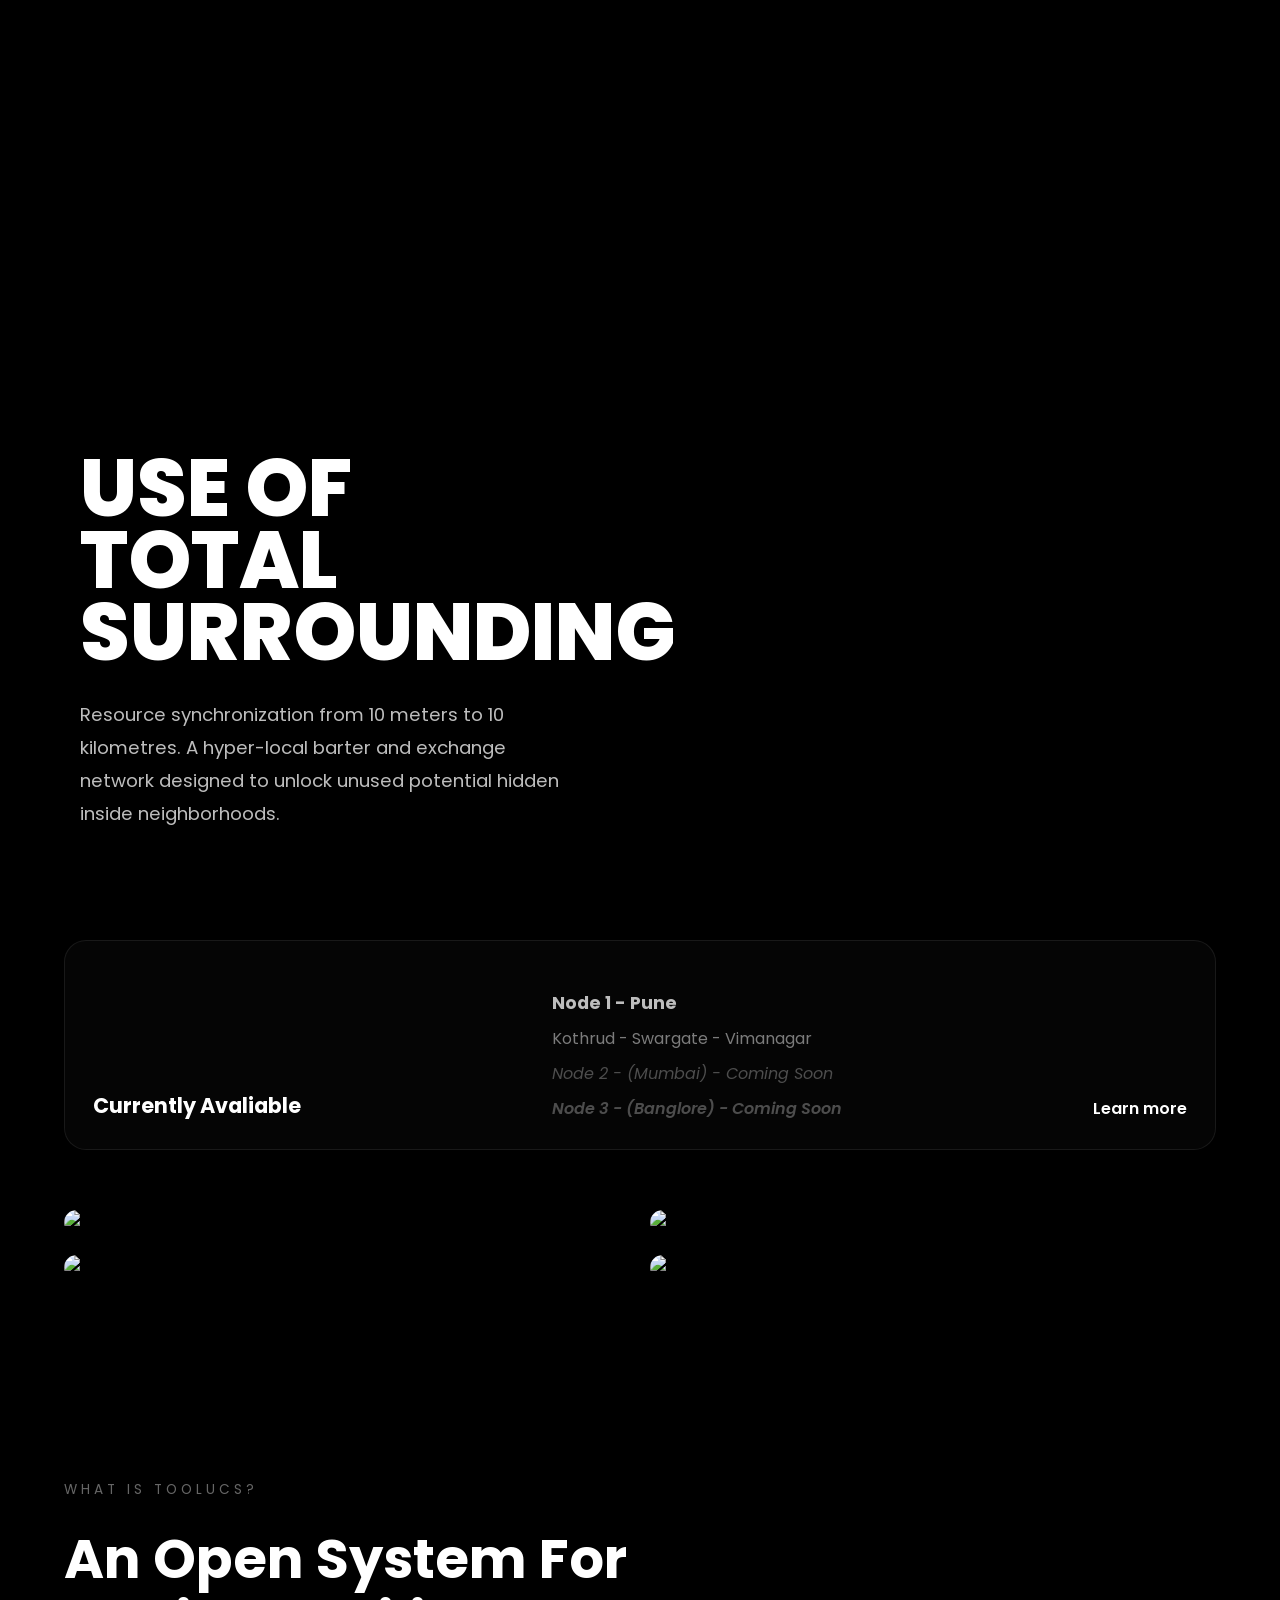
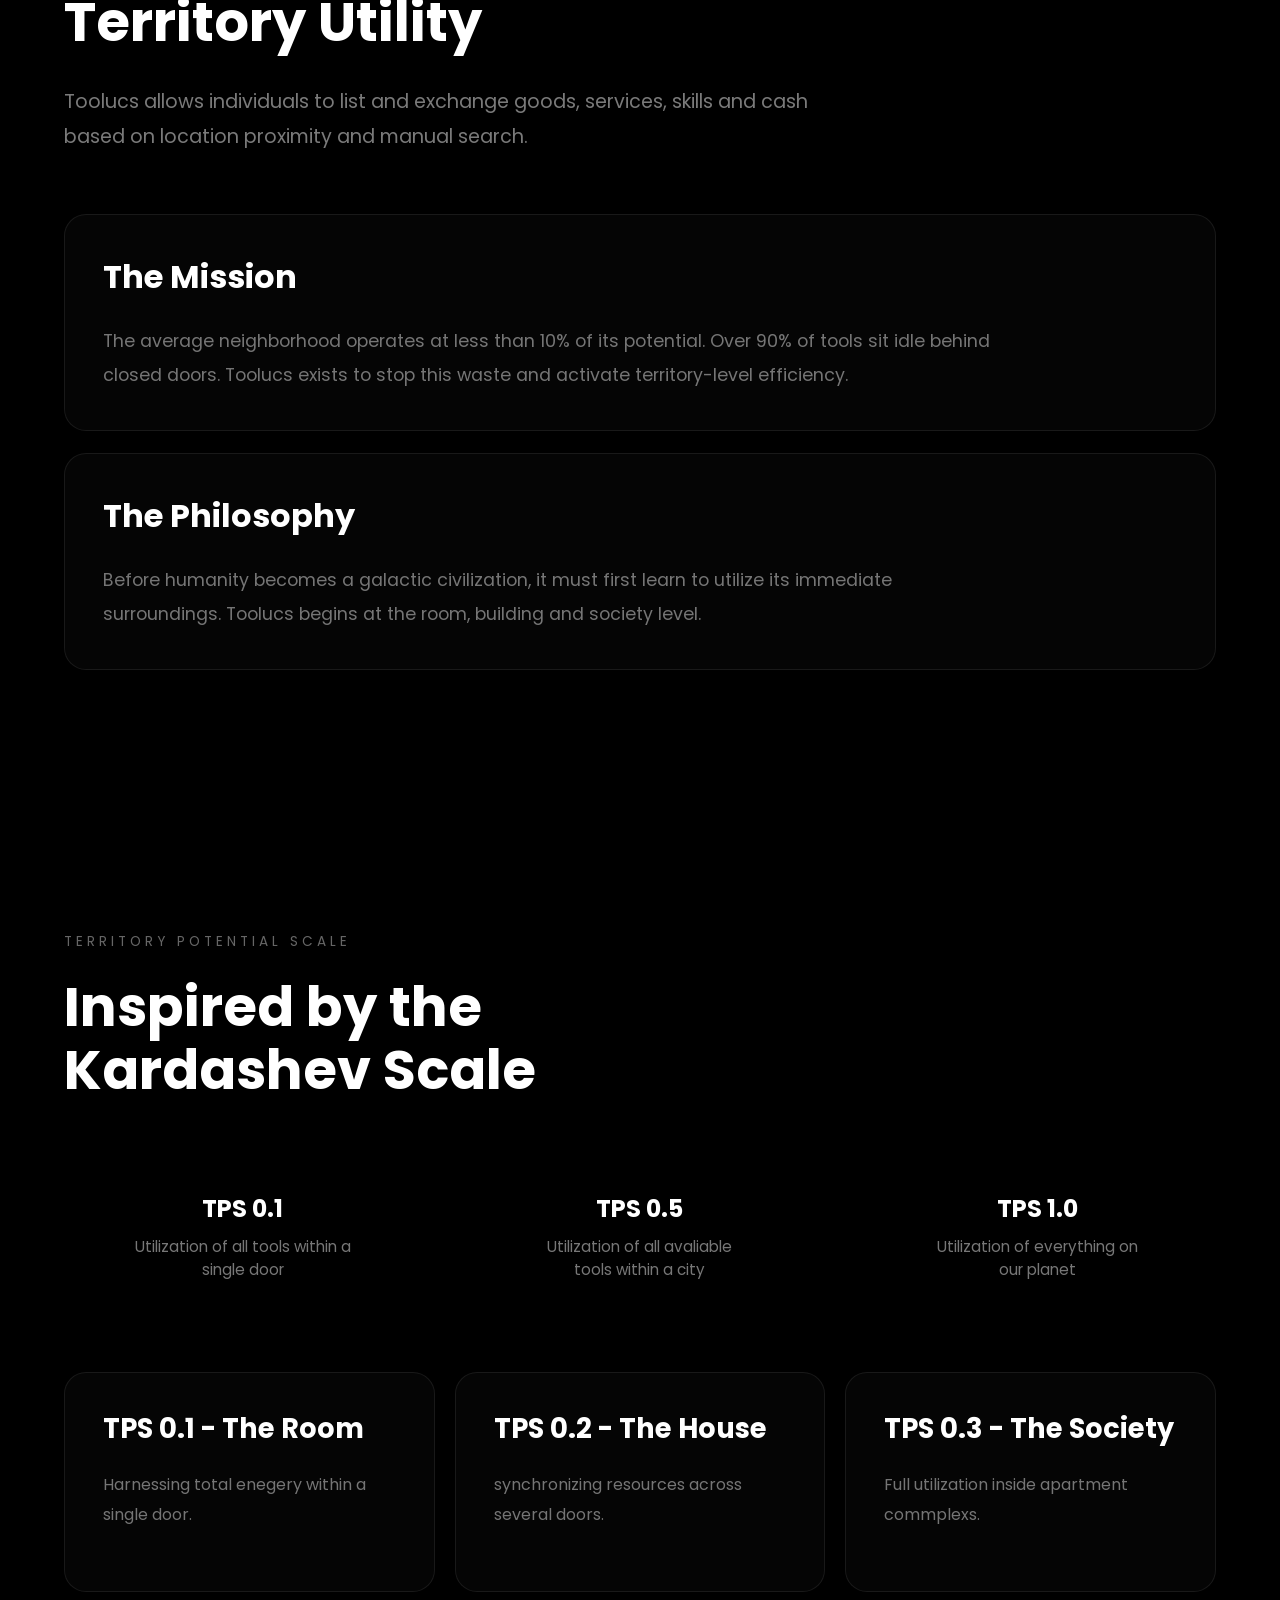
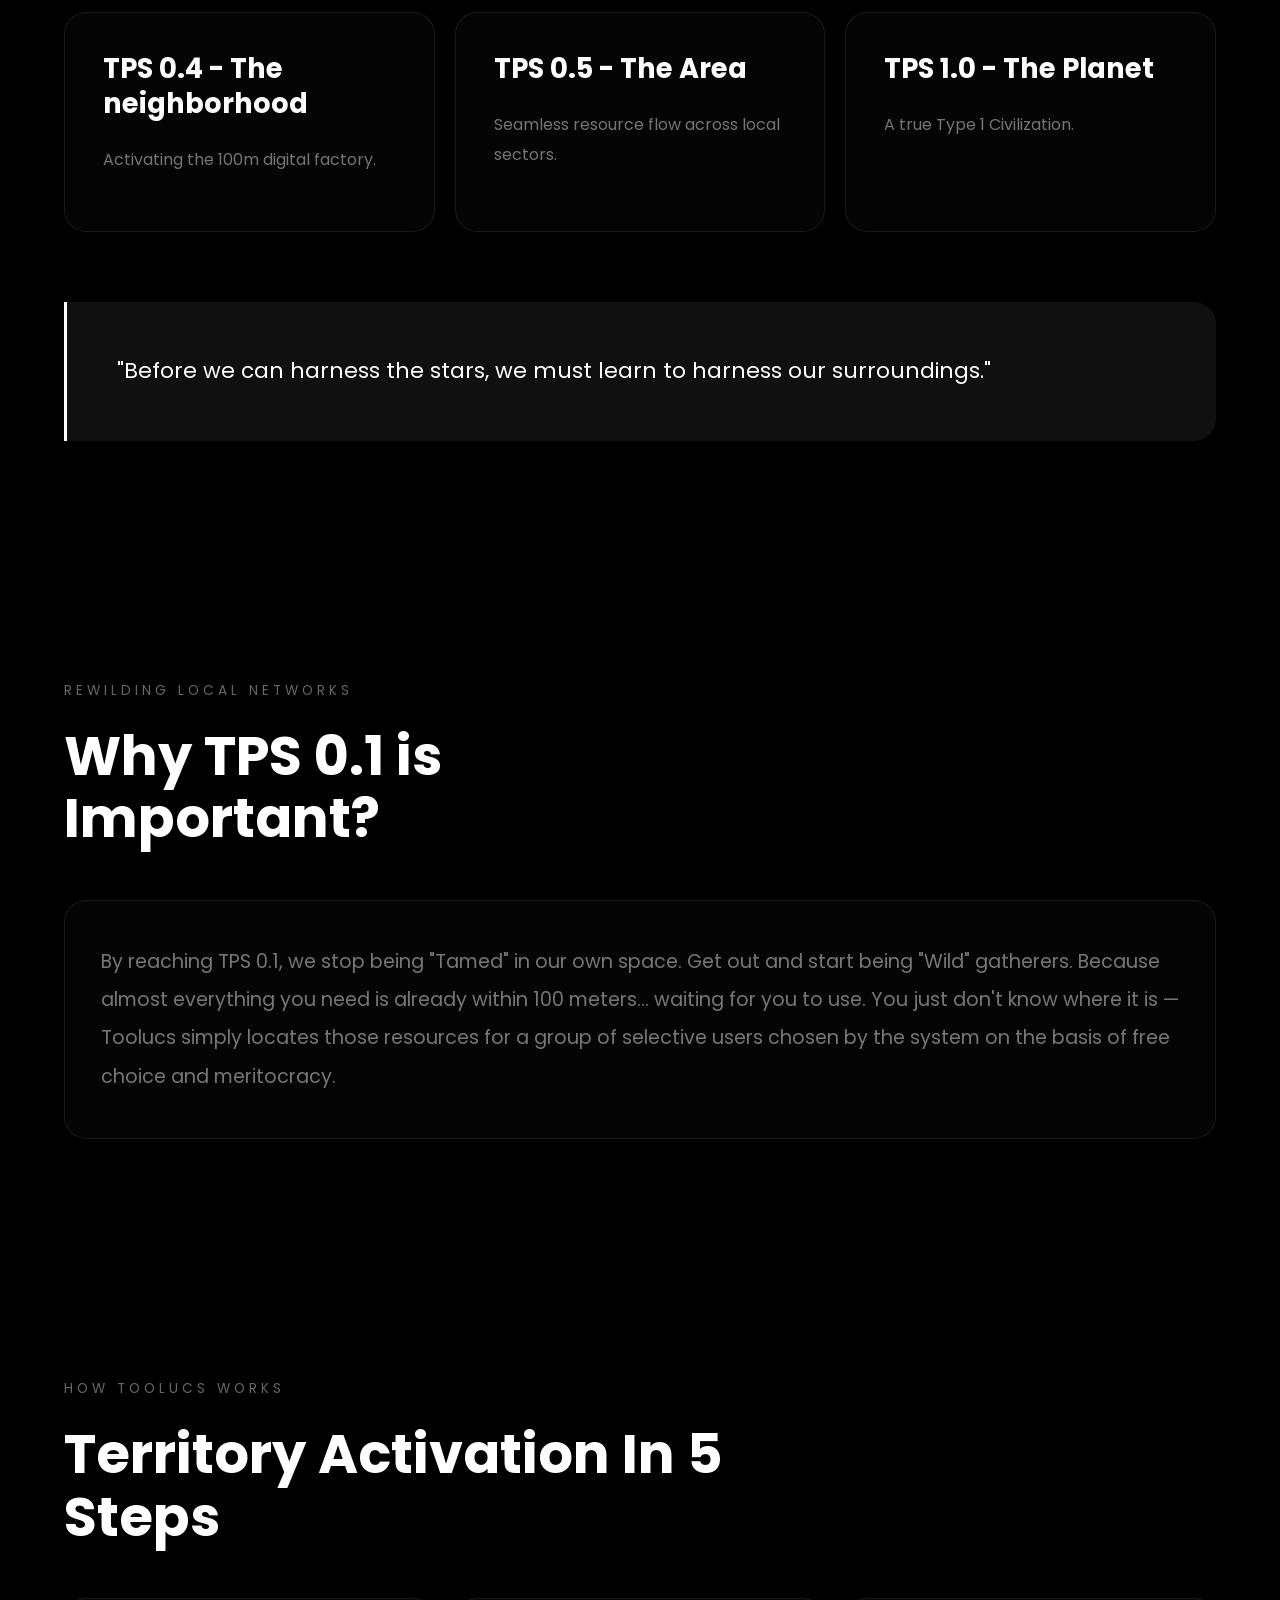
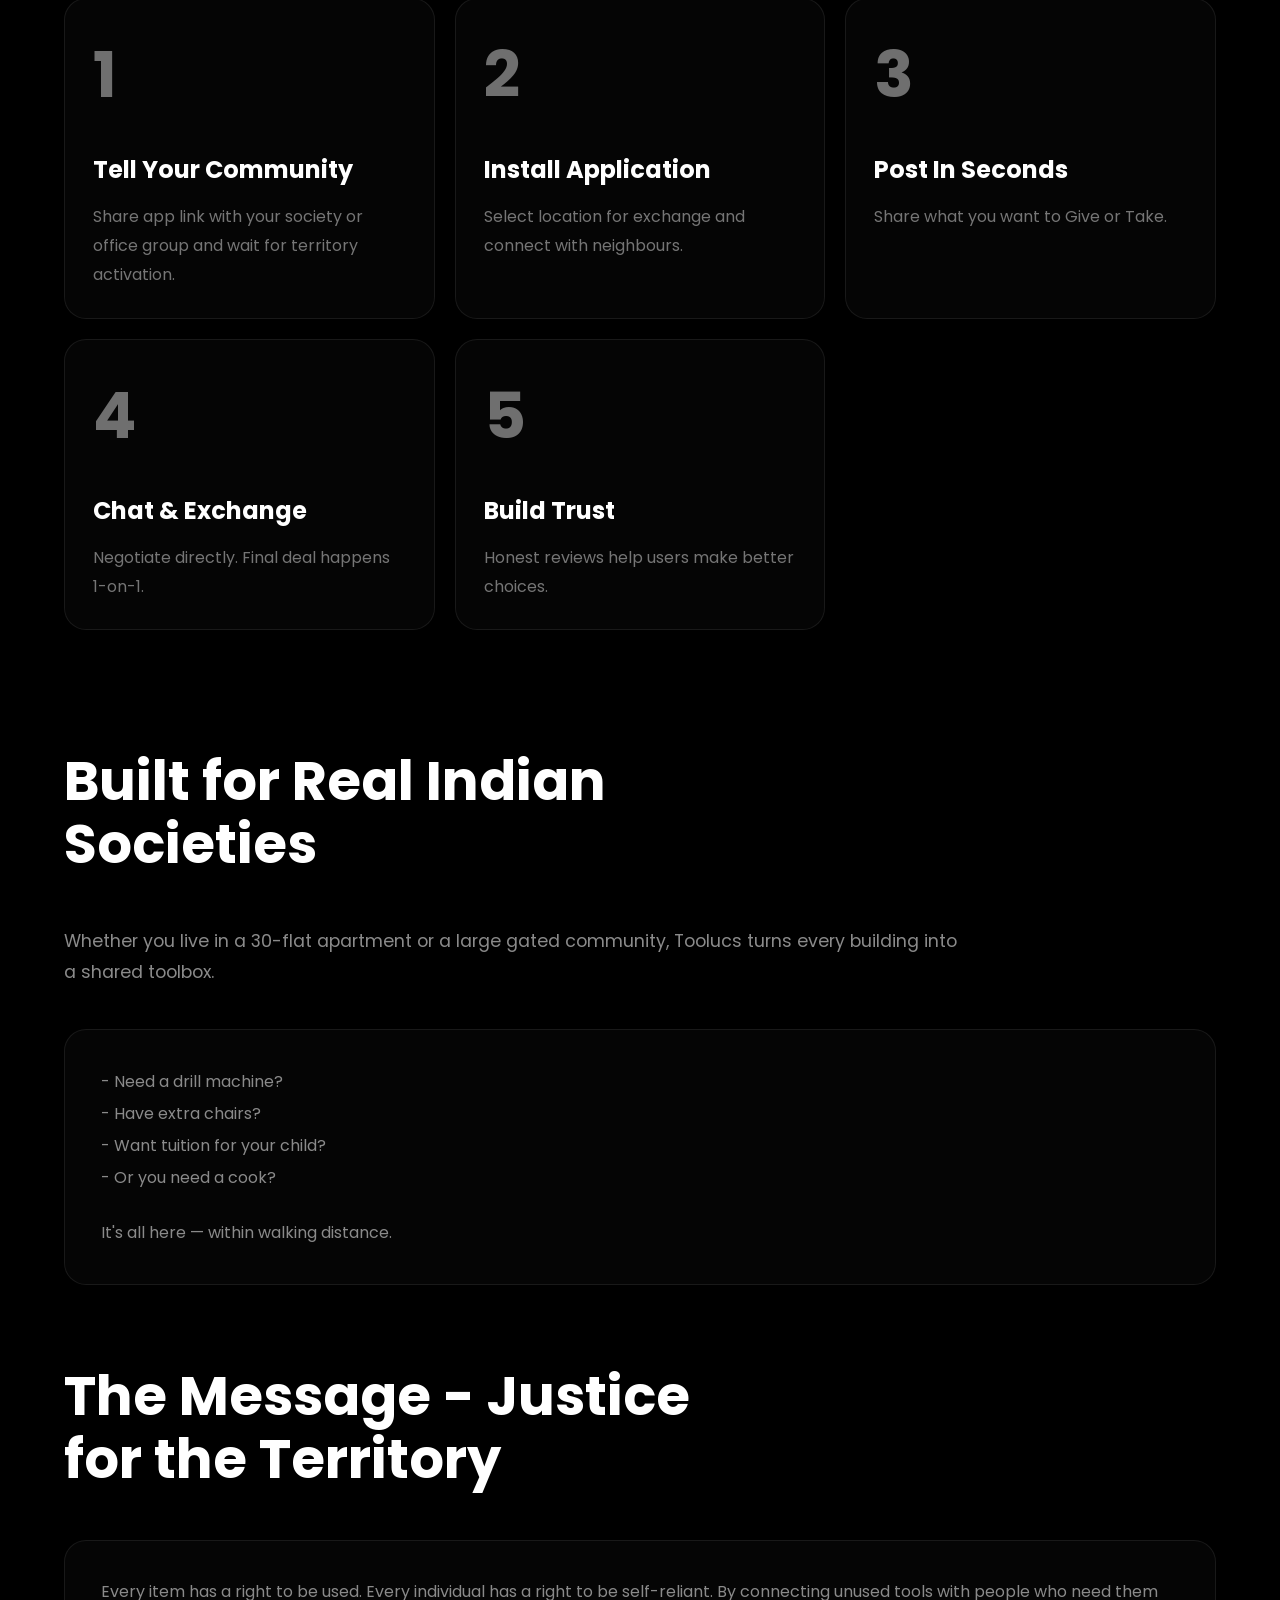
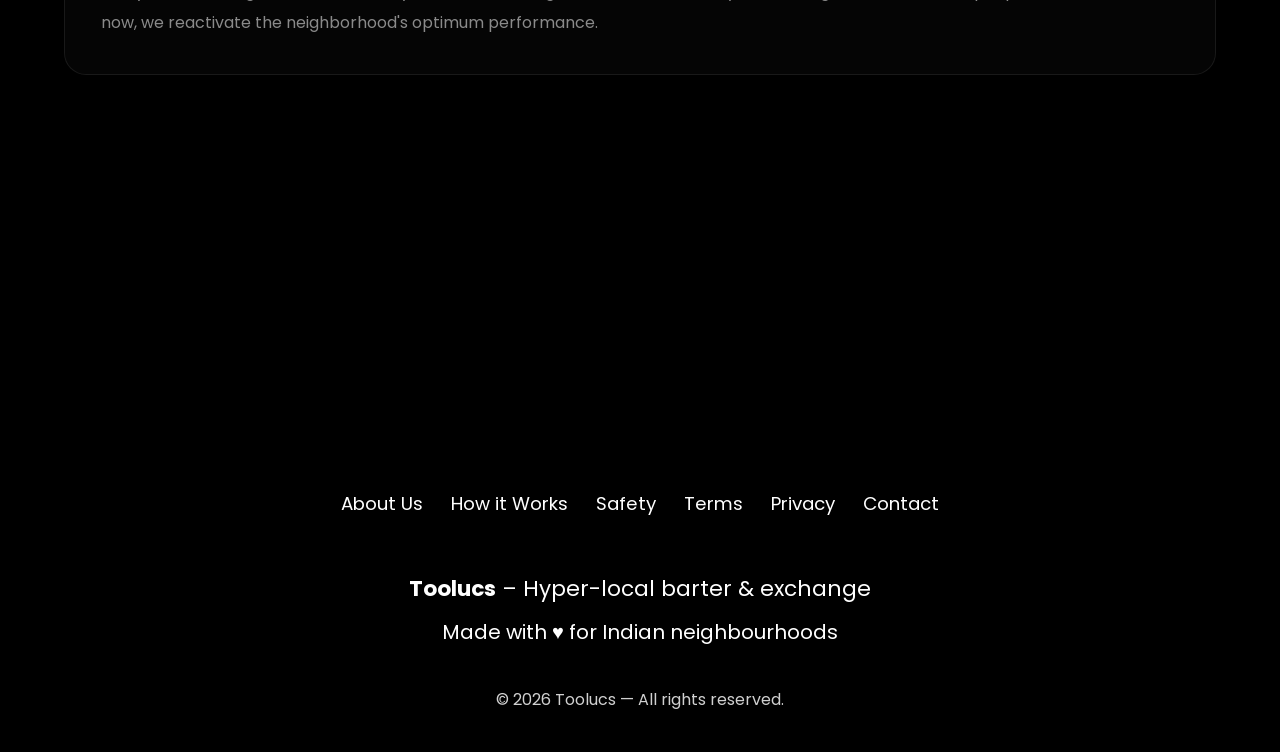
==== index.html @ 013e9aca "feat: upload all files" ====
<!DOCTYPE html>
<html lang="en">

<head>
    <meta charset="UTF-8">
    <meta name="viewport" content="width=device-width, initial-scale=1.0">
    <title>Toolucs Hero</title>

    <!-- Poppins -->
    <link rel="preconnect" href="https://fonts.googleapis.com">
    <link rel="preconnect" href="https://fonts.gstatic.com" crossorigin>
    <link href="https://fonts.googleapis.com/css2?family=Poppins:wght@300;400;500;600;700;800&display=swap"
        rel="stylesheet">

    <link rel="stylesheet" href="style.css">
</head>

<body>

    <section class="hero">

        <div class="overlay"></div>

        <div class="content">

            <div class="logo"></div>

            <h1>
                USE OF TOTAL <br>
                SURROUNDING
            </h1>

            <p class="description">
                Resource synchronization from 10 meters to 10 kilometres.
                A hyper-local barter and exchange network designed to unlock
                unused potential hidden inside neighborhoods.
            </p>

            <div class="buttons">

                <a href="#" class="btn playstore">
                    <img src="images/playstore-icon.png" alt="">
                </a>

                <a href="#" class="btn webapp">
                    <img src="images/web-icon.png" alt="">
                </a>

            </div>

        </div>

    </section>

    <section class="section-1">
        <div class="section-1-wrapper">
            <div class="currently-avaliable-box">
                <p>Currently Avaliable</p>

                <div>
                    <p>Node 1 - Pune</p>
                    <p>Kothrud - Swargate - Vimanagar</p>

                    <p>Node 2 - (Mumbai) - Coming Soon</p>
                    <p>Node 3 - (Banglore) - Coming Soon</p>
                </div>

                <p>Learn more</p>
            </div>
            <div class="four-images-container">
                <div class="image-card">
                    <img src="./images/Eat.png" alt="Eat">
                    <p>EAT</p>
                </div>

                <div class="image-card">
                    <img src="./images/Ride.png" alt="Ride">
                    <p>RIDE</p>
                </div>

                <div class="image-card">
                    <img src="./images/Make.png" alt="Make">
                    <p>MAKE</p>
                </div>

                <div class="image-card">
                    <img src="./images/work.png" alt="Work">
                    <p>WORK</p>
                </div>
            </div>
        </div>
    </section>

    <section class="section-2">

        <div class="section-2-wrapper">

            <p class="section-label">WHAT IS TOOLUCS?</p>

            <h2 class="section-title">
                An Open System For Territory Utility
            </h2>

            <p class="section-description">
                Toolucs allows individuals to list and exchange goods,
                services, skills and cash based on location proximity
                and manual search.
            </p>

            <div class="info-card">

                <h3>The Mission</h3>

                <p>
                    The average neighborhood operates at less than 10%
                    of its potential. Over 90% of tools sit idle behind
                    closed doors. Toolucs exists to stop this waste and
                    activate territory-level efficiency.
                </p>

            </div>

            <div class="info-card">

                <h3>The Philosophy</h3>

                <p>
                    Before humanity becomes a galactic civilization,
                    it must first learn to utilize its immediate
                    surroundings. Toolucs begins at the room,
                    building and society level.
                </p>

            </div>

        </div>

    </section>

    <section class="section-3">
        <div class="section-3-wrapper">
            <p class="section-3-label">
                TERRITORY POTENTIAL SCALE
            </p>

            <h2 class="section-3-title">
                Inspired by the Kardashev Scale
            </h2>

            <div class="section-3-img-container">
                <div class="section-3-img-container-1">
                    <img src="./images/bedroom-img.png" alt="">
                    <h3>TPS 0.1</h3>
                    <p>Utilization of all tools within a single door</p>
                </div>

                <div class="section-3-img-container-2">
                    <img src="./images/antarctica-img.png" alt="">
                    <h3>TPS 0.5</h3>
                    <p>Utilization of all avaliable tools within a city</p>
                </div>

                <div class="section-3-img-container-3">
                    <img src="./images/globe-img-with-india-in-center.png" alt="">
                    <h3>TPS 1.0</h3>
                    <p>Utilization of everything on our planet</p>
                </div>
            </div>

            <div class="section-3-multiple-box-container">
                <div class="info-card">
                    <h3>TPS 0.1 - The Room</h3>
                    <p>
                        Harnessing total enegery within a single door.
                    </p>
                </div>

                <div class="info-card">
                    <h3>TPS 0.2 - The House</h3>
                    <p>
                        synchronizing resources across several doors.
                    </p>
                </div>

                <div class="info-card">
                    <h3>TPS 0.3 - The Society</h3>
                    <p>
                        Full utilization inside apartment commplexs.
                    </p>
                </div>

                <div class="info-card">
                    <h3>TPS 0.4 - The neighborhood</h3>
                    <p>
                        Activating the 100m digital factory.
                    </p>
                </div>

                <div class="info-card">
                    <h3>TPS 0.5 - The Area</h3>
                    <p>
                        Seamless resource flow across local sectors.
                    </p>
                </div>

                <div class="info-card">
                    <h3>TPS 1.0 - The Planet</h3>
                    <p>
                        A true Type 1 Civilization.
                    </p>
                </div>
            </div>

            <div class="quote-block">
                <p>&quot;Before we can harness the stars, we must learn to harness our surroundings.&quot;</p>
            </div>
        </div>
    </section>

    <section class="section-4">

        <div class="section-4-wrapper">

            <p class="section-4-label">
                REWILDING LOCAL NETWORKS
            </p>

            <h2 class="section-4-title">
                Why TPS 0.1 is Important?
            </h2>

            <div class="section-4-card">

                <p>
                    By reaching TPS 0.1, we stop being "Tamed" in our own
                    space. Get out and start being "Wild" gatherers.
                    Because almost everything you need is already within
                    100 meters... waiting for you to use.

                    You just don't know where it is — Toolucs simply
                    locates those resources for a group of selective users
                    chosen by the system on the basis of free choice and
                    meritocracy.
                </p>

            </div>

        </div>

    </section>

    <section class="section-5">
        <div class="section-5-wrapper">
            <p class="section-5-label"> HOW TOOLUCS WORKS </p>
            <h2 class="section-5-title"> Territory Activation In 5 Steps </h2>
            <div class="section-5-steps-grid">
                <div class="step-card"> <span class="step-number">1</span>
                    <h3>Tell Your Community</h3>
                    <p> Share app link with your society or office group and wait for territory activation. </p>
                </div>
                <div class="step-card"> <span class="step-number">2</span>
                    <h3>Install Application</h3>
                    <p> Select location for exchange and connect with neighbours. </p>
                </div>
                <div class="step-card"> <span class="step-number">3</span>
                    <h3>Post In Seconds</h3>
                    <p> Share what you want to Give or Take. </p>
                </div>
                <div class="step-card"> <span class="step-number">4</span>
                    <h3>Chat & Exchange</h3>
                    <p> Negotiate directly. Final deal happens 1-on-1. </p>
                </div>
                <div class="step-card"> <span class="step-number">5</span>
                    <h3>Build Trust</h3>
                    <p> Honest reviews help users make better choices. </p>
                </div>
            </div>
            <h2 class="section-5-title section-gap"> Built for Real Indian Societies </h2>
            <p class="section-5-description"> Whether you live in a 30-flat apartment or a large gated community,
                Toolucs turns every building into a shared toolbox. </p>
            <div class="section-5-card">
                <ul>
                    <li>- Need a drill machine?</li>
                    <li>- Have extra chairs?</li>
                    <li>- Want tuition for your child?</li>
                    <li>- Or you need a cook?</li>
                </ul>
                <p>It's all here — within walking distance.</p>
            </div>
            <h2 class="section-5-title section-gap"> The Message - Justice for the Territory </h2>
            <div class="section-5-card">
                <p> Every item has a right to be used. Every individual has a right to be self-reliant. By connecting
                    unused tools with people who need them now, we reactivate the neighborhood's optimum performance.
                </p>
            </div>
        </div>
    </section>

    <footer class="footer">

        <div class="footer-overlay"></div>

        <div class="footer-content">

            <div class="footer-logo"></div>

            <nav class="footer-nav">
                <a href="#">About Us</a>
                <a href="#">How it Works</a>
                <a href="#">Safety</a>
                <a href="#">Terms</a>
                <a href="#">Privacy</a>
                <a href="#">Contact</a>
            </nav>

            <p class="footer-tagline">
                <strong>Toolucs</strong> – Hyper-local barter & exchange
            </p>

            <p class="footer-love">
                Made with ♥ for Indian neighbourhoods
            </p>

            <p class="footer-copyright">
                © 2026 Toolucs — All rights reserved.
            </p>

        </div>

    </footer>

    <script src="script.js"></script>
</body>

</html>
---- style.css ----
* {
    margin: 0;
    padding: 0;
    box-sizing: border-box;
}

body {
    font-family: 'Poppins', sans-serif;
    background: #000;
}

/* HERO SECTION */

.hero {
    position: relative;
    width: 100%;
    height: 100vh;

    background-image: url("images/hero-bg.png");
    background-size: cover;
    background-position: center;
    overflow: hidden;
}

.overlay {
    position: absolute;
    inset: 0;

    background:
        linear-gradient(to right,
            rgba(0, 0, 0, 0.500),
            rgba(0, 0, 0, 0.400));
}

.content {
    position: relative;
    z-index: 2;

    max-width: 650px;

    height: 100%;
    display: flex;
    flex-direction: column;
    justify-content: flex-end;

    padding: 0 80px 30px;
}

.logo {
    position: absolute;
    top: 40px;
    left: 60px;

    background: url("images/logo.png") no-repeat;
    background-size: contain;

    width: 250px;
    height: 60px;

}

h1 {
    color: white;

    font-size: 5rem;
    line-height: 0.9;
    font-weight: 800;

    text-transform: uppercase;

    margin-bottom: 30px;
}

.description {
    color: #bdbdbd;

    font-size: 1.15rem;
    line-height: 1.8;

    max-width: 600px;

    margin-bottom: 40px;
}

.buttons {
    display: flex;
    gap: 18px;
}

.btn {
    display: flex;
    align-items: center;
    gap: 14px;

    text-decoration: none;

    border-radius: 18px;

    transition: .3s;
}

.btn img {
    width: 100%;
    border-radius: 18px;
}

.btn:hover {
    transform: translateY(-3px);
}

/* ==========================
   SECTION 1
========================== */

.section-1 {
    background: #000;
    padding: 40px 0 80px;
}

.section-1-wrapper {
    width: min(1200px, 90%);
    margin: auto;
}

/* --------------------------
   CURRENTLY AVAILABLE CARD
-------------------------- */

.currently-avaliable-box {
    background: #050505;

    border: 1px solid rgba(255, 255, 255, .08);
    border-radius: 22px;

    padding: 28px;

    display: flex;
    justify-content: space-between;
    align-items: flex-end;

    min-height: 210px;

    margin-bottom: 60px;
}

.currently-avaliable-box>div {
    display: flex;
    flex-direction: column;
    gap: 10px;
}

.currently-avaliable-box p {
    color: #8a8a8a;
}

.currently-avaliable-box p:first-child {
    color: #fff;
    font-size: 1.3rem;
    font-weight: 700;
}

.currently-avaliable-box p:last-child {
    color: #fff;
    font-weight: 600;
    cursor: pointer;
}

.currently-avaliable-box>div p:first-child {
    color: #bdbdbd;
    font-size: 1.1rem;
}

.currently-avaliable-box>div p:nth-child(2) {
    color: #7c7c7c;
}

.currently-avaliable-box>div p:nth-child(3),
.currently-avaliable-box>div p:nth-child(4) {
    color: #4d4d4d;
    font-style: italic;
}

/* --------------------------
   IMAGE GRID
-------------------------- */

.four-images-container {
    display: grid;
    grid-template-columns: repeat(2, 1fr);
    gap: 20px;
}

.four-images-container div {
    position: relative;
    overflow: hidden;
    border-radius: 20px;
    cursor: pointer;
}

.four-images-container img {
    width: 100%;
    height: 100%;
    display: block;
    object-fit: cover;
    transition: .4s;
}

.four-images-container div:hover img {
    transform: scale(1.05);
}

.four-images-container p {
    position: absolute;
    left: 28px;
    bottom: 18px;

    color: #fff;
    font-size: 2rem;
    font-weight: 700;

    letter-spacing: 1px;
}

/* ==========================
   SECTION 2
========================== */

.section-2 {
    background: #000;
    padding: 120px 0;
}

.section-2-wrapper {
    width: min(1200px, 90%);
    margin: auto;
}

.section-label {
    color: #666;
    font-size: .85rem;
    letter-spacing: 4px;
    margin-bottom: 28px;
}

.section-title {
    color: #fff;

    font-size: 3.4rem;
    font-weight: 700;
    line-height: 1.15;

    max-width: 700px;

    margin-bottom: 32px;
}

.section-description {
    color: #7a7a7a;

    font-size: 1.2rem;
    line-height: 1.8;

    max-width: 760px;

    margin-bottom: 60px;
}

.info-card {
    background: #050505;

    border: 1px solid rgba(255, 255, 255, .08);
    border-radius: 22px;

    padding: 38px;

    margin-bottom: 22px;
}

.info-card h3 {
    color: #fff;
    font-size: 2rem;
    font-weight: 700;

    margin-bottom: 24px;
}

.info-card p {
    color: #757575;
    font-size: 1.1rem;
    line-height: 1.9;

    max-width: 900px;
}

/* ==========================
   SECTION 3
========================== */

.section-3 {
    background: #000;
    padding: 120px 0;
}

.section-3-wrapper {
    width: min(1200px, 90%);
    margin: auto;
}

.section-3-label {
    color: #666;
    font-size: .85rem;
    letter-spacing: 4px;
    margin-bottom: 24px;
}

.section-3-title {
    color: #fff;

    font-size: 3.4rem;
    font-weight: 700;
    line-height: 1.15;

    max-width: 700px;

    margin-bottom: 70px;
}

.section-3-img-container {
    display: grid;
    grid-template-columns: repeat(3, 1fr);

    gap: 40px;

    margin-bottom: 90px;
}

.section-3-img-container>div {
    text-align: center;
}

.section-3-img-container img {
    width: 100%;
    max-width: 220px;

    display: block;
    margin: auto auto 20px;
}

.section-3-img-container h3 {
    color: #fff;
    font-size: 1.5rem;
    margin-bottom: 10px;
}

.section-3-img-container p {
    color: #777;
    font-size: .95rem;
    line-height: 1.5;

    max-width: 220px;
    margin: auto;
}

.section-3-multiple-box-container {
    display: grid;

    grid-template-columns: repeat(3, 1fr);

    gap: 20px;

    margin-bottom: 70px;
}

.section-3 .info-card {
    margin-bottom: 0;
    min-height: 220px;
}

.section-3 .info-card h3 {
    font-size: 1.7rem;
    line-height: 1.3;
}

.section-3 .info-card p {
    font-size: 1rem;
}

.quote-block {
    background: #101010;

    border-radius: 0 22px 22px 0;

    border-left: 3px solid #fff;

    padding: 50px;

    margin-top: 20px;
}

.quote-block p {
    color: #fff;

    font-size: 1.35rem;

    line-height: 1.8;

    max-width: 900px;
}

/* ==========================
   SECTION 4
========================== */

.section-4 {
    background: #000;
    padding: 120px 0;
}

.section-4-wrapper {
    width: min(1200px, 90%);
    margin: auto;
}

.section-4-label {
    color: #666;
    font-size: .85rem;
    letter-spacing: 4px;

    margin-bottom: 24px;
}

.section-4-title {
    color: #fff;

    font-size: 3.4rem;
    font-weight: 700;
    line-height: 1.15;

    max-width: 700px;

    margin-bottom: 50px;
}

.section-4-card {
    background: #050505;

    border: 1px solid rgba(255, 255, 255, .08);

    border-radius: 22px;

    padding: 42px 36px;
}

.section-4-card p {
    color: #767676;

    font-size: 1.2rem;
    line-height: 2;

    max-width: 1100px;
}

/* ==========================
   SECTION 5
========================== */

.section-5 {
    background: #000;
    padding: 120px 0;
}

.section-5-wrapper {
    width: min(1200px, 90%);
    margin: auto;
}

.section-5-label {
    color: #666;
    font-size: .85rem;
    letter-spacing: 4px;
    margin-bottom: 24px;
}

.section-5-title {
    color: #fff;
    font-size: 3.4rem;
    font-weight: 700;
    line-height: 1.15;
    max-width: 700px;
    margin-bottom: 50px;
}

.section-5-steps-grid {
    display: grid;
    grid-template-columns: repeat(3, 1fr);
    gap: 20px;
    margin-bottom: 120px;
}

.step-card {
    background: #050505;
    border: 1px solid rgba(255, 255, 255, .08);
    border-radius: 22px;
    padding: 28px;
    min-height: 280px;
}

.step-number {
    display: block;
    color: #6f6f6f;
    font-size: 4rem;
    font-weight: 700;
    margin-bottom: 30px;
}

.step-card h3 {
    color: #fff;
    font-size: 1.5rem;
    margin-bottom: 16px;
}

.step-card p {
    color: #757575;
    line-height: 1.8;
}

.section-gap {
    margin-top: 80px;
}

.section-5-description {
    color: #8a8a8a;
    font-size: 1.1rem;
    line-height: 1.8;
    max-width: 900px;
    margin-bottom: 40px;
}

.section-5-card {
    background: #050505;
    border: 1px solid rgba(255, 255, 255, .08);
    border-radius: 22px;
    padding: 36px;
    margin-bottom: 80px;
}

.section-5-card ul {
    color: #8a8a8a;
    list-style: none;
    line-height: 2;
    margin-bottom: 24px;
}

.section-5-card p {
    color: #8a8a8a;
    line-height: 1.9;
}

/* ==========================
   FOOTER
========================== */

.footer {
    position: relative;

    background: url("images/Footer.png") center center no-repeat;
    background-size: 1200px auto;

    padding: 100px 0 40px;
    overflow: hidden;
}

.footer-overlay {
    position: absolute;
    inset: 0;

    background: rgba(0, 0, 0, .72);
}

.footer-content {
    position: relative;
    z-index: 2;

    width: min(1200px, 90%);
    margin: auto;

    display: flex;
    flex-direction: column;
    align-items: center;
    text-align: center;
}

.footer-logo {
    background: url("images/logo.png") no-repeat center;
    background-size: contain;

    width: 320px;
    height: 90px;

    margin-bottom: 25px;
}

.footer-nav {
    display: flex;
    justify-content: center;
    flex-wrap: wrap;
    gap: 28px;

    margin-bottom: 55px;
}

.footer-nav a {
    color: #fff;
    text-decoration: none;

    font-size: 1.15rem;
    transition: .3s;
}

.footer-nav a:hover {
    opacity: .75;
}

.footer-tagline {
    color: #fff;
    font-size: 1.35rem;

    margin-bottom: 12px;
}

.footer-love {
    color: #fff;
    font-size: 1.25rem;

    margin-bottom: 40px;
}

.footer-copyright {
    color: #d0d0d0;
    font-size: 1rem;
}

/* ==========================
   RESPONSIVE
========================== */

@media (max-width:768px) {

    .content {
        justify-content: flex-end;
        padding: 0 35px 70px;
    }

    .logo {
        top: 35px;
        left: 35px;
    }

    h1 {
        font-size: 3.5rem;
        margin-bottom: 20px;
    }

    .description {
        font-size: .95rem;
        line-height: 1.7;
        margin-bottom: 30px;
    }

    .buttons {
        gap: 12px;
    }

    .btn {
        border-radius: 16px;
    }

    .section-1 {
        padding: 20px 0 60px;
    }

    .section-1-wrapper {
        width: 90%;
    }

    .currently-avaliable-box {
        flex-direction: column;
        align-items: flex-start;

        min-height: auto;

        gap: 20px;

        padding: 20px;
        margin-bottom: 30px;
    }

    .currently-avaliable-box p:first-child {
        font-size: 1rem;
    }

    .currently-avaliable-box>div p {
        font-size: .8rem;
    }

    .currently-avaliable-box p:last-child {
        align-self: flex-end;
    }

    .four-images-container {
        grid-template-columns: 1fr;
        gap: 14px;
    }

    .four-images-container div {
        height: 150px;
    }

    .four-images-container p {
        left: 16px;
        bottom: 12px;
        font-size: 1.8rem;
    }

    .section-2 {
        padding: 80px 0;
    }

    .section-title {
        font-size: 2.6rem;
        max-width: 100%;
    }

    .section-description {
        font-size: .95rem;
        line-height: 1.8;

        margin-bottom: 40px;
    }

    .info-card {
        padding: 28px 20px;
        border-radius: 18px;
    }

    .info-card h3 {
        font-size: 1.6rem;
        margin-bottom: 18px;
    }

    .info-card p {
        font-size: .95rem;
        line-height: 1.8;
    }

    .section-3 {
        padding: 80px 0;
    }

    .section-3-title {
        font-size: 2.6rem;
        margin-bottom: 50px;
    }

    .section-3-img-container {
        gap: 20px;
        margin-bottom: 50px;
    }

    .section-3-img-container img {
        max-width: 110px;
    }

    .section-3-img-container h3 {
        font-size: 1rem;
    }

    .section-3-img-container p {
        font-size: .7rem;
    }

    .section-3-multiple-box-container {
        grid-template-columns: repeat(2, 1fr);
        gap: 14px;
    }

    .section-3 .info-card {
        min-height: 180px;
    }

    .quote-block {
        padding: 30px 25px;
    }

    .quote-block p {
        font-size: 1rem;
    }

    .section-4 {
        padding: 80px 0;
    }

    .section-4-title {
        font-size: 2.6rem;
        margin-bottom: 35px;
    }

    .section-4-card {
        padding: 30px 24px;
        border-radius: 18px;
    }

    .section-4-card p {
        font-size: 1rem;
        line-height: 1.9;
    }

    .section-5 {
        padding: 80px 0;
    }

    .section-5-title {
        font-size: 2.6rem;
    }

    .section-5-steps-grid {
        grid-template-columns: repeat(2, 1fr);
        gap: 14px;
        margin-bottom: 80px;
    }

    .step-card {
        min-height: 220px;
    }

    .step-number {
        font-size: 3rem;
    }

    .footer {
        padding: 70px 0 35px;
    }

    .footer-logo {
        width: 240px;
        height: 70px;
    }

    .footer-nav {
        gap: 18px 45px;
    }

    .footer-nav a {
        font-size: 1rem;
    }

    .footer-tagline {
        font-size: 1.1rem;
    }

    .footer-love {
        font-size: 1.05rem;
    }
}

@media (max-width:480px) {

    .logo {
        width: 140px;
        height: 35px;

        background-size: contain;
        background-repeat: no-repeat;
        background-position: left center;
    }

    h1 {
        font-size: 2.8rem;
    }

    .description {
        font-size: .85rem;
    }

    .buttons {
        flex-wrap: nowrap;
    }

    .btn {
        flex: 1;
        justify-content: center;
    }

    .section-2 {
        padding: 60px 0;
    }

    .section-label {
        font-size: .7rem;
        letter-spacing: 3px;
    }

    .section-title {
        font-size: 2.2rem;
        line-height: 1.15;
    }

    .section-description {
        font-size: .9rem;
    }

    .info-card {
        padding: 22px 18px;
    }

    .info-card h3 {
        font-size: 1.4rem;
    }

    .info-card p {
        font-size: .88rem;
    }

    .section-3-title {
        font-size: 2.2rem;
    }

    .section-3-label {
        font-size: .7rem;
        letter-spacing: 3px;
    }

    .section-3-img-container {
        gap: 10px;
    }

    .section-3-img-container img {
        max-width: 85px;
    }

    .section-3 .info-card h3 {
        font-size: 1.2rem;
    }

    .section-3 .info-card p {
        font-size: .85rem;
    }

    .quote-block {
        padding: 24px 18px;
    }

    .quote-block p {
        font-size: .95rem;
    }

    .section-4 {
        padding: 60px 0;
    }

    .section-4-label {
        font-size: .7rem;
        letter-spacing: 3px;
    }

    .section-4-title {
        font-size: 2.2rem;
        max-width: 300px;

        margin-bottom: 28px;
    }

    .section-4-card {
        padding: 24px 20px;
    }

    .section-4-card p {
        font-size: .95rem;
        line-height: 1.85;
    }

    .section-5 {
        padding: 60px 0;
    }

    .section-5-label {
        font-size: .7rem;
        letter-spacing: 3px;
    }

    .section-5-title {
        font-size: 2.2rem;
    }

    .section-5-description {
        font-size: .95rem;
    }

    .step-card {
        padding: 20px;
    }

    .step-card h3 {
        font-size: 1.2rem;
    }

    .step-card p {
        font-size: .85rem;
    }

    .section-5-card {
        padding: 24px 20px;
    }

    .footer {
        padding: 60px 0 30px;
    }

    .footer-logo {
        width: 220px;
        height: 65px;

        margin-bottom: 40px;
    }

    .footer-nav {
        display: grid;

        grid-template-columns: repeat(2, auto);

        justify-content: center;

        column-gap: 70px;
        row-gap: 25px;

        margin-bottom: 50px;
    }

    .footer-nav a {
        font-size: 1.05rem;
    }

    .footer-tagline {
        font-size: 1rem;
        line-height: 1.6;

        margin-bottom: 14px;
    }

    .footer-love {
        font-size: 1rem;
        line-height: 1.6;

        margin-bottom: 55px;
    }

    .footer-copyright {
        font-size: .9rem;
    }
}
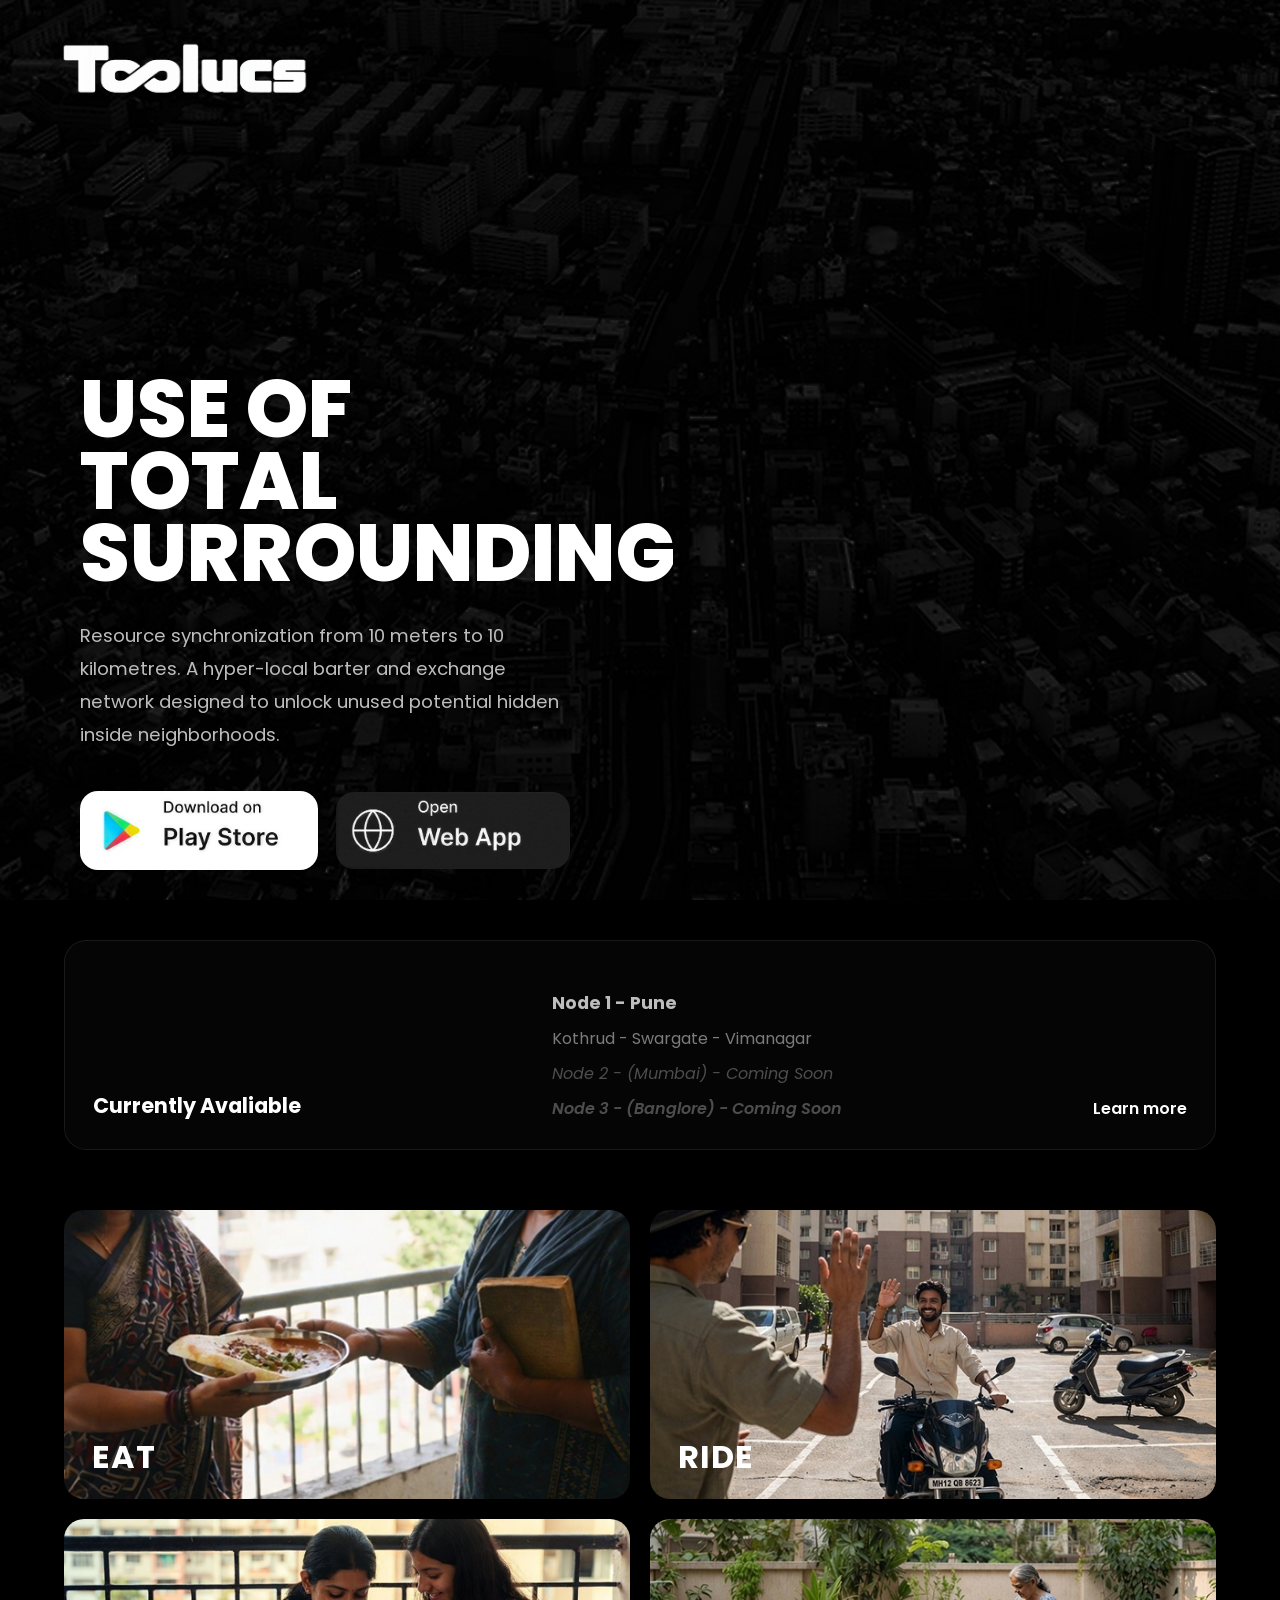
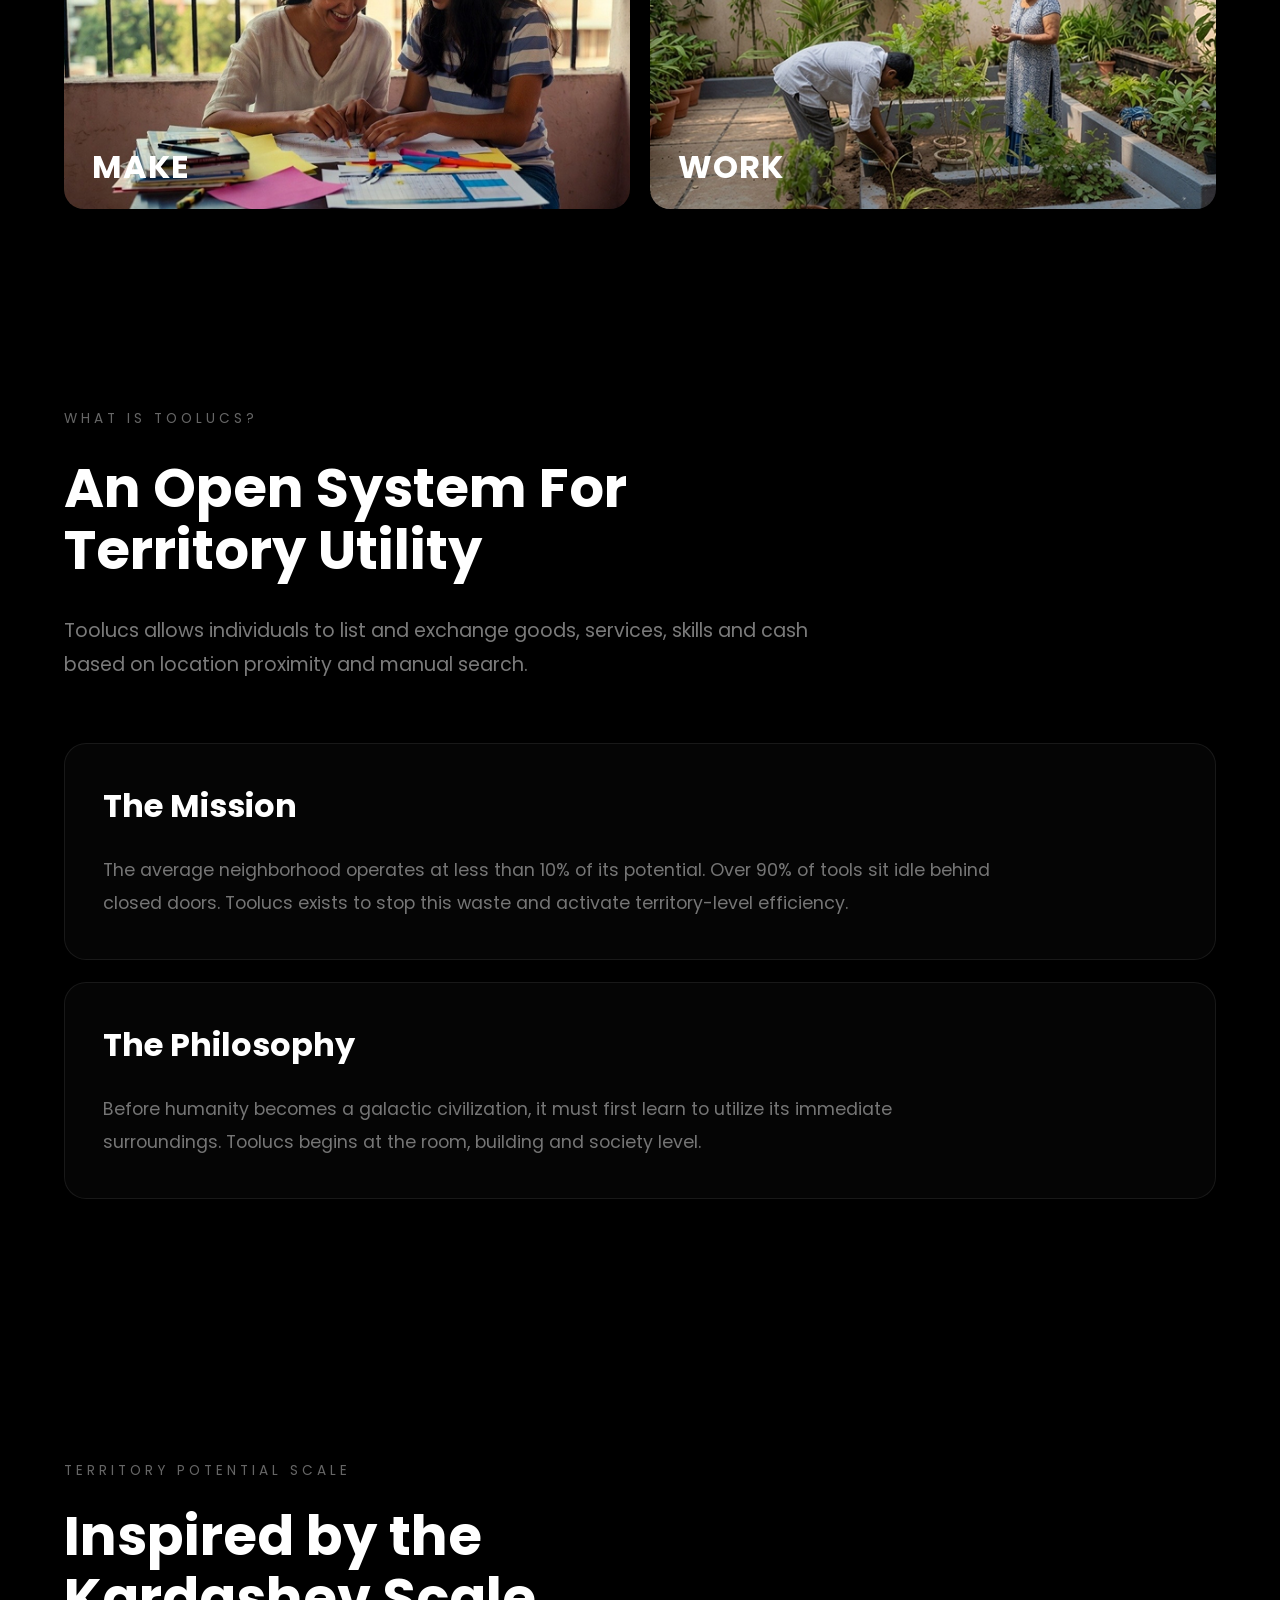
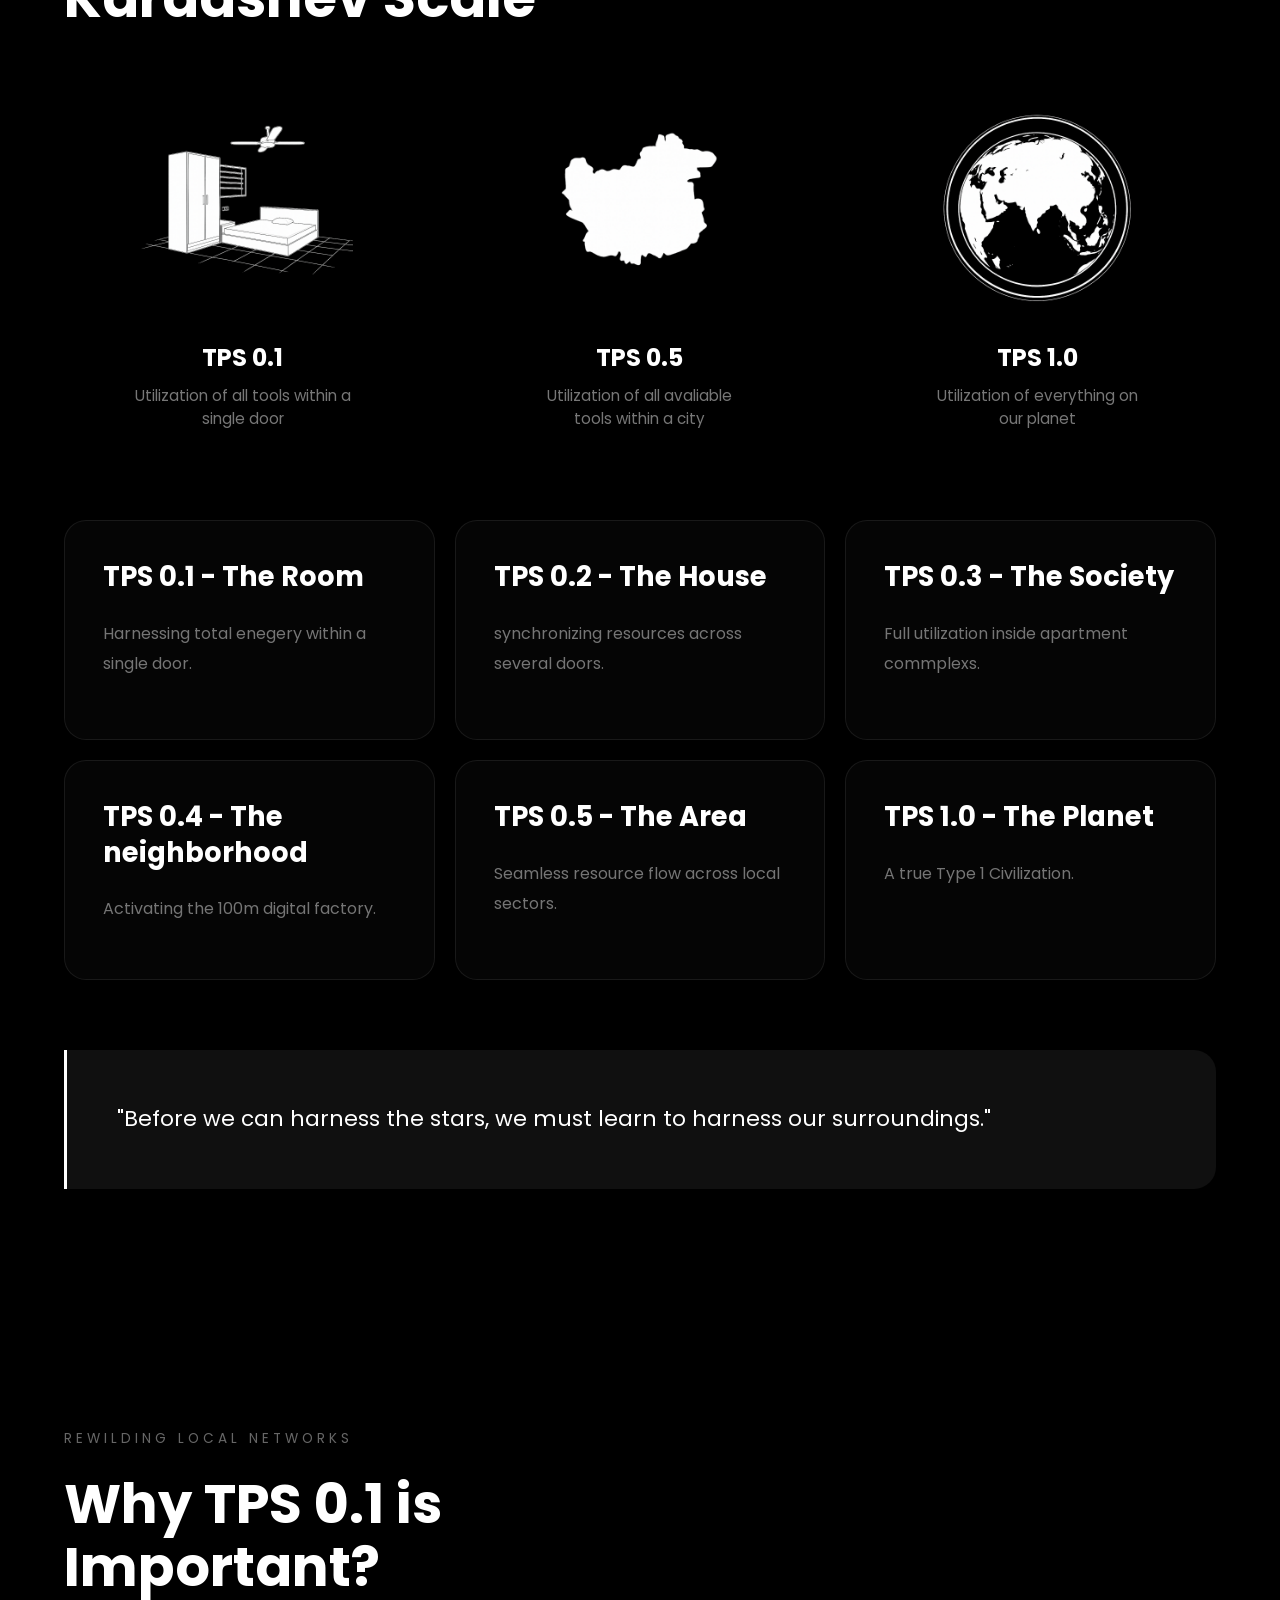
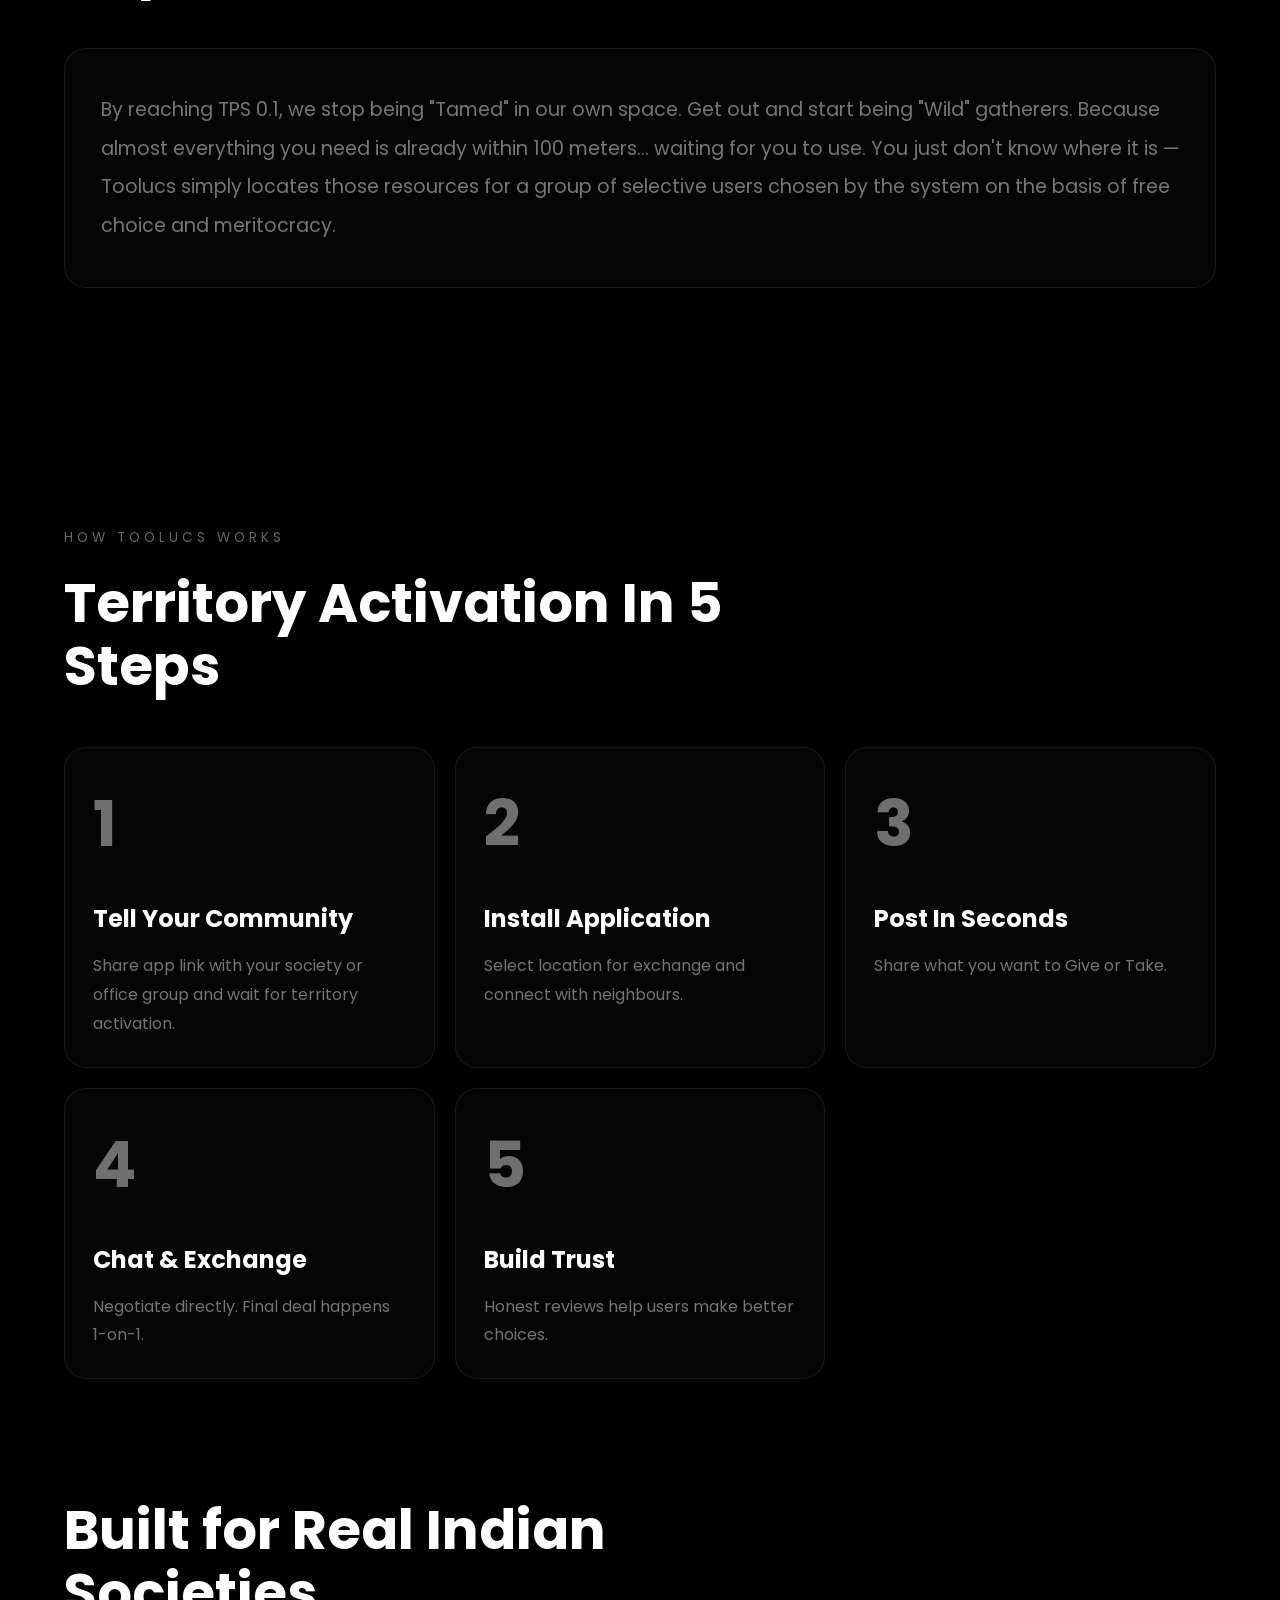
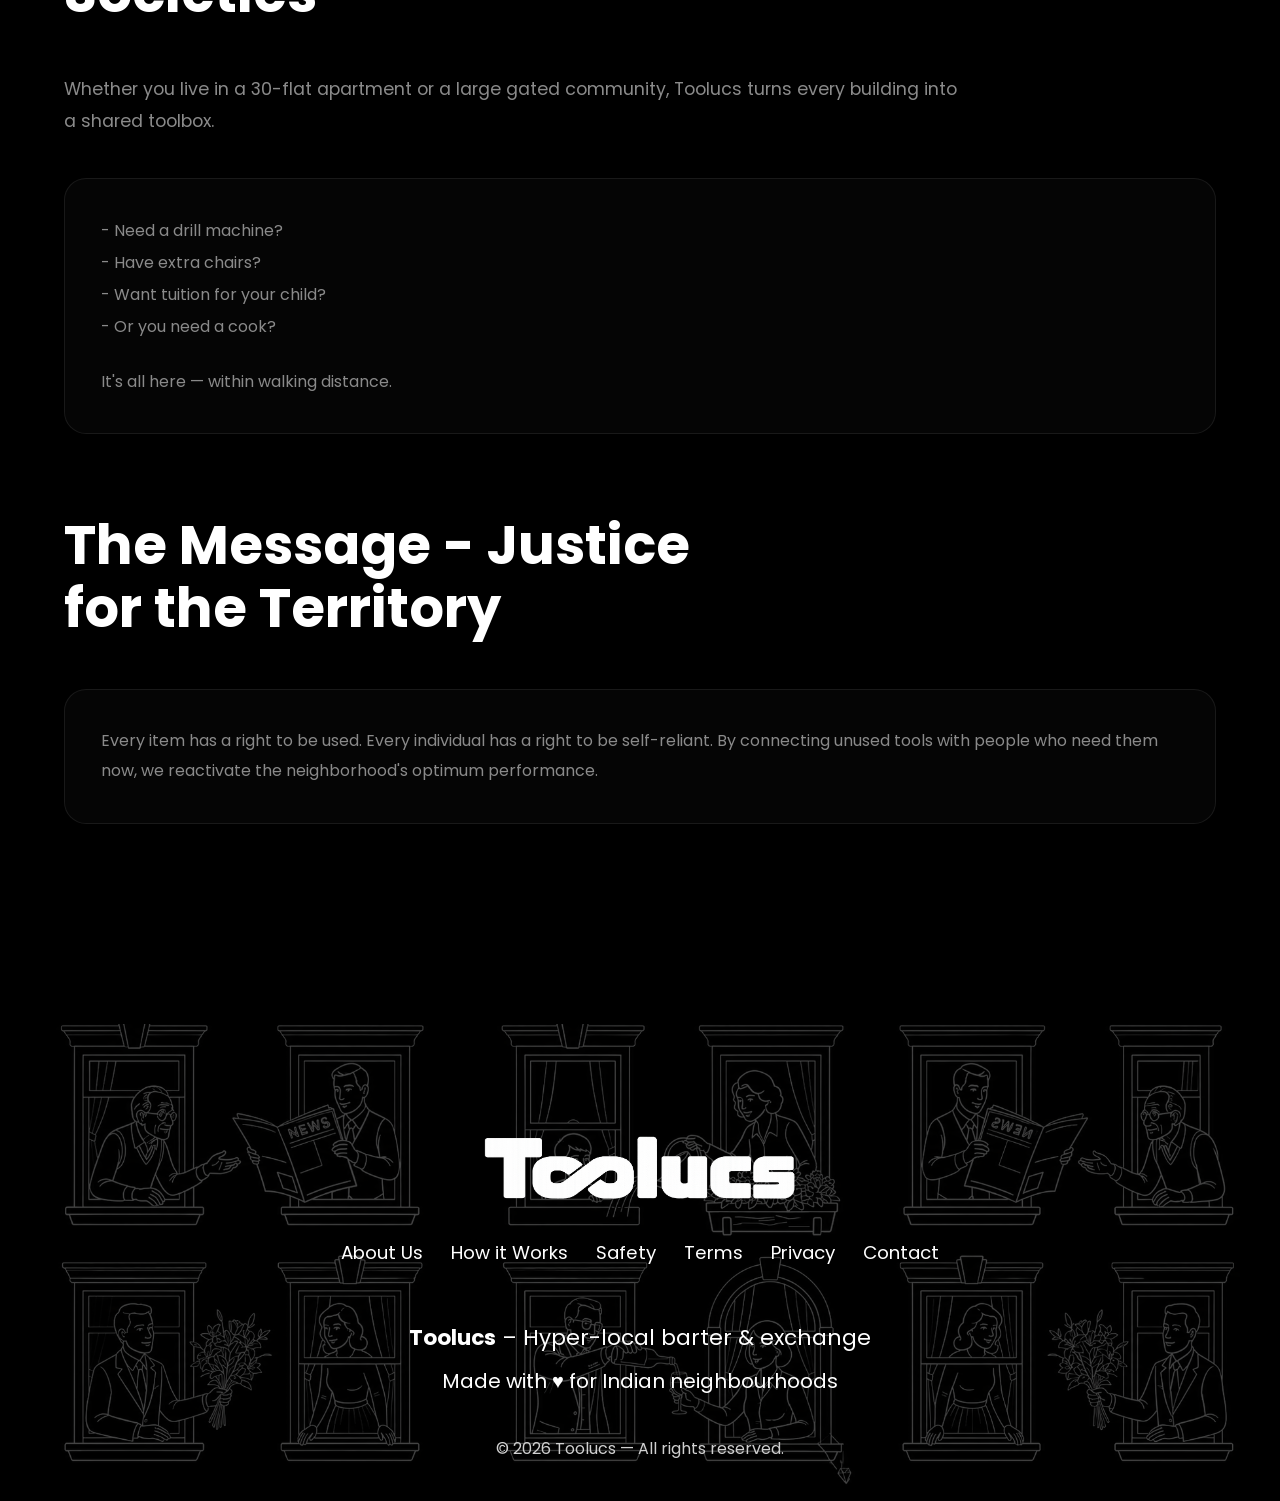
==== commit 78064e07: "feat: add about-us and node links" ====
--- a/index.html
+++ b/index.html
@@ -305,8 +305,8 @@
             <div class="footer-logo"></div>
 
             <nav class="footer-nav">
-                <a href="#">About Us</a>
-                <a href="#">How it Works</a>
+                <a href="./about/about.html">About Us</a>
+                <a href="./node/node.html">How it Works</a>
                 <a href="#">Safety</a>
                 <a href="#">Terms</a>
                 <a href="#">Privacy</a>
@@ -332,4 +332,4 @@
     <script src="script.js"></script>
 </body>
 
-</html>+</html>
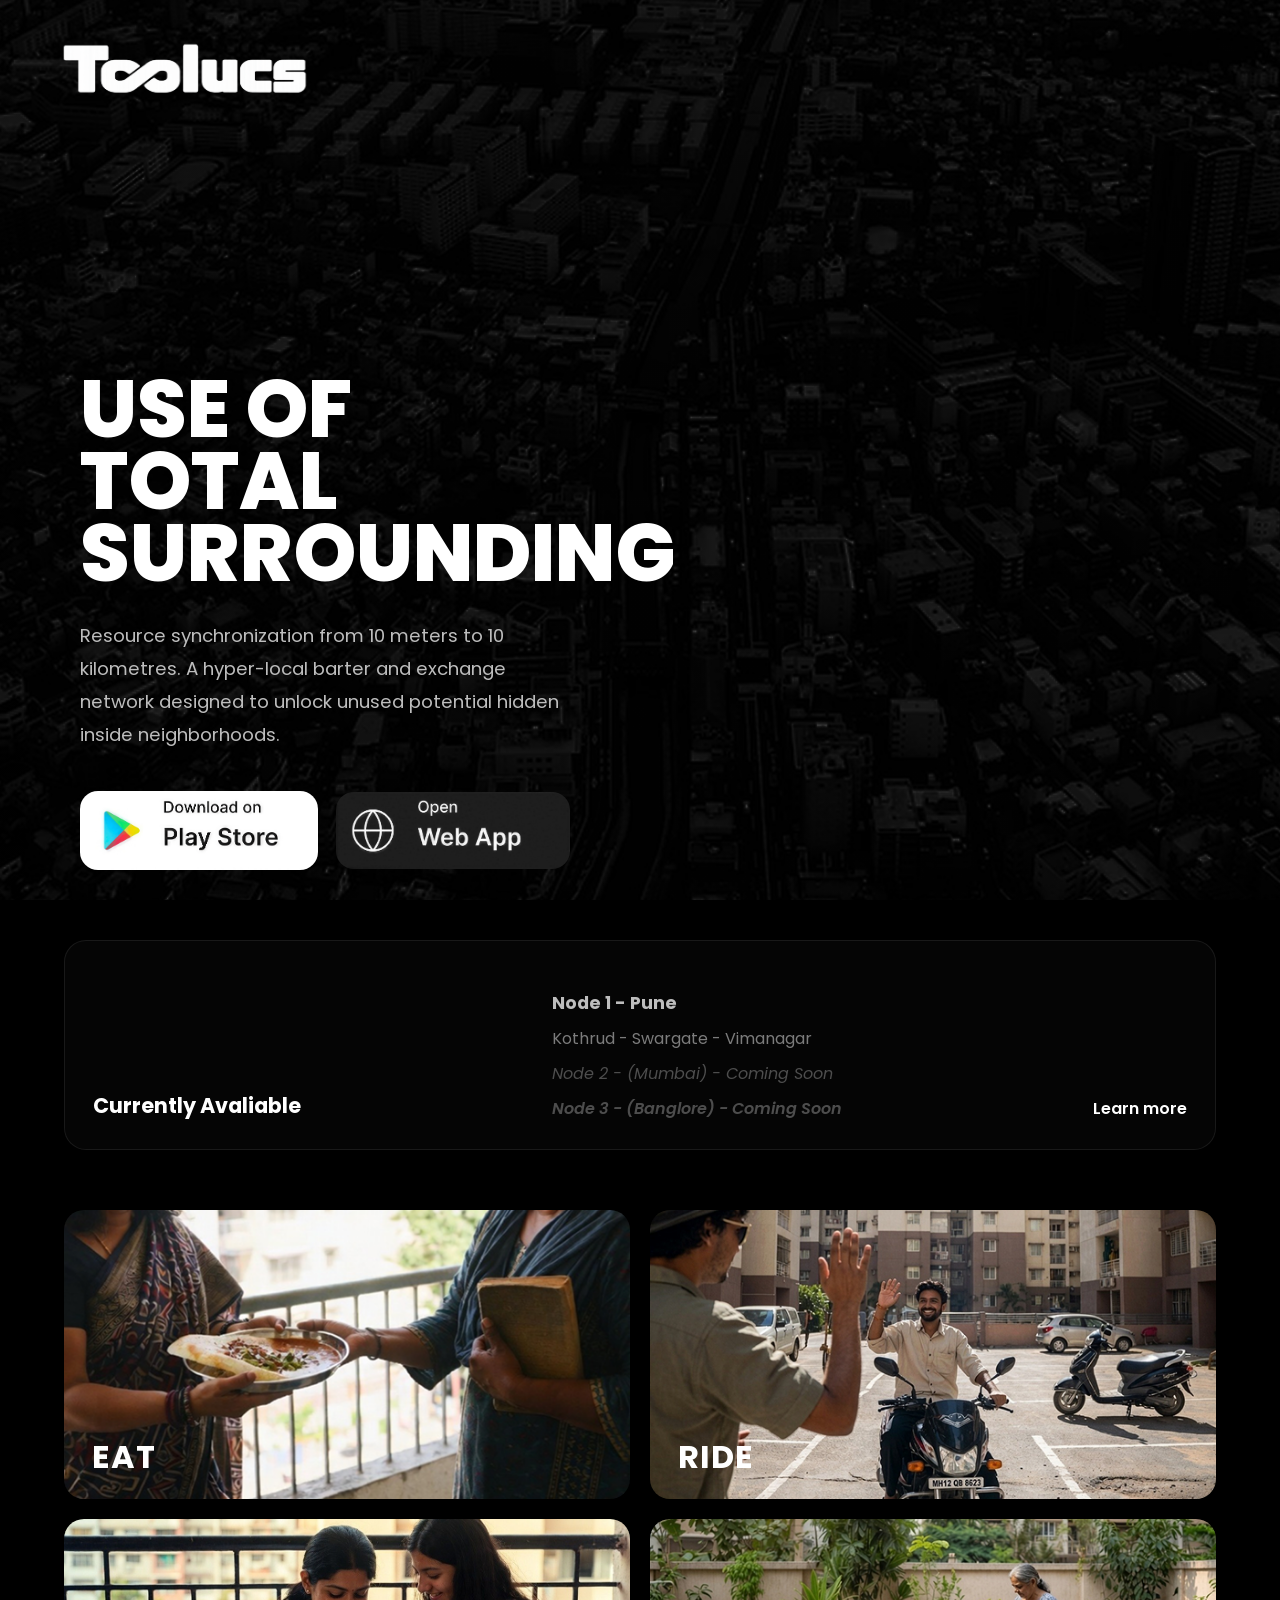
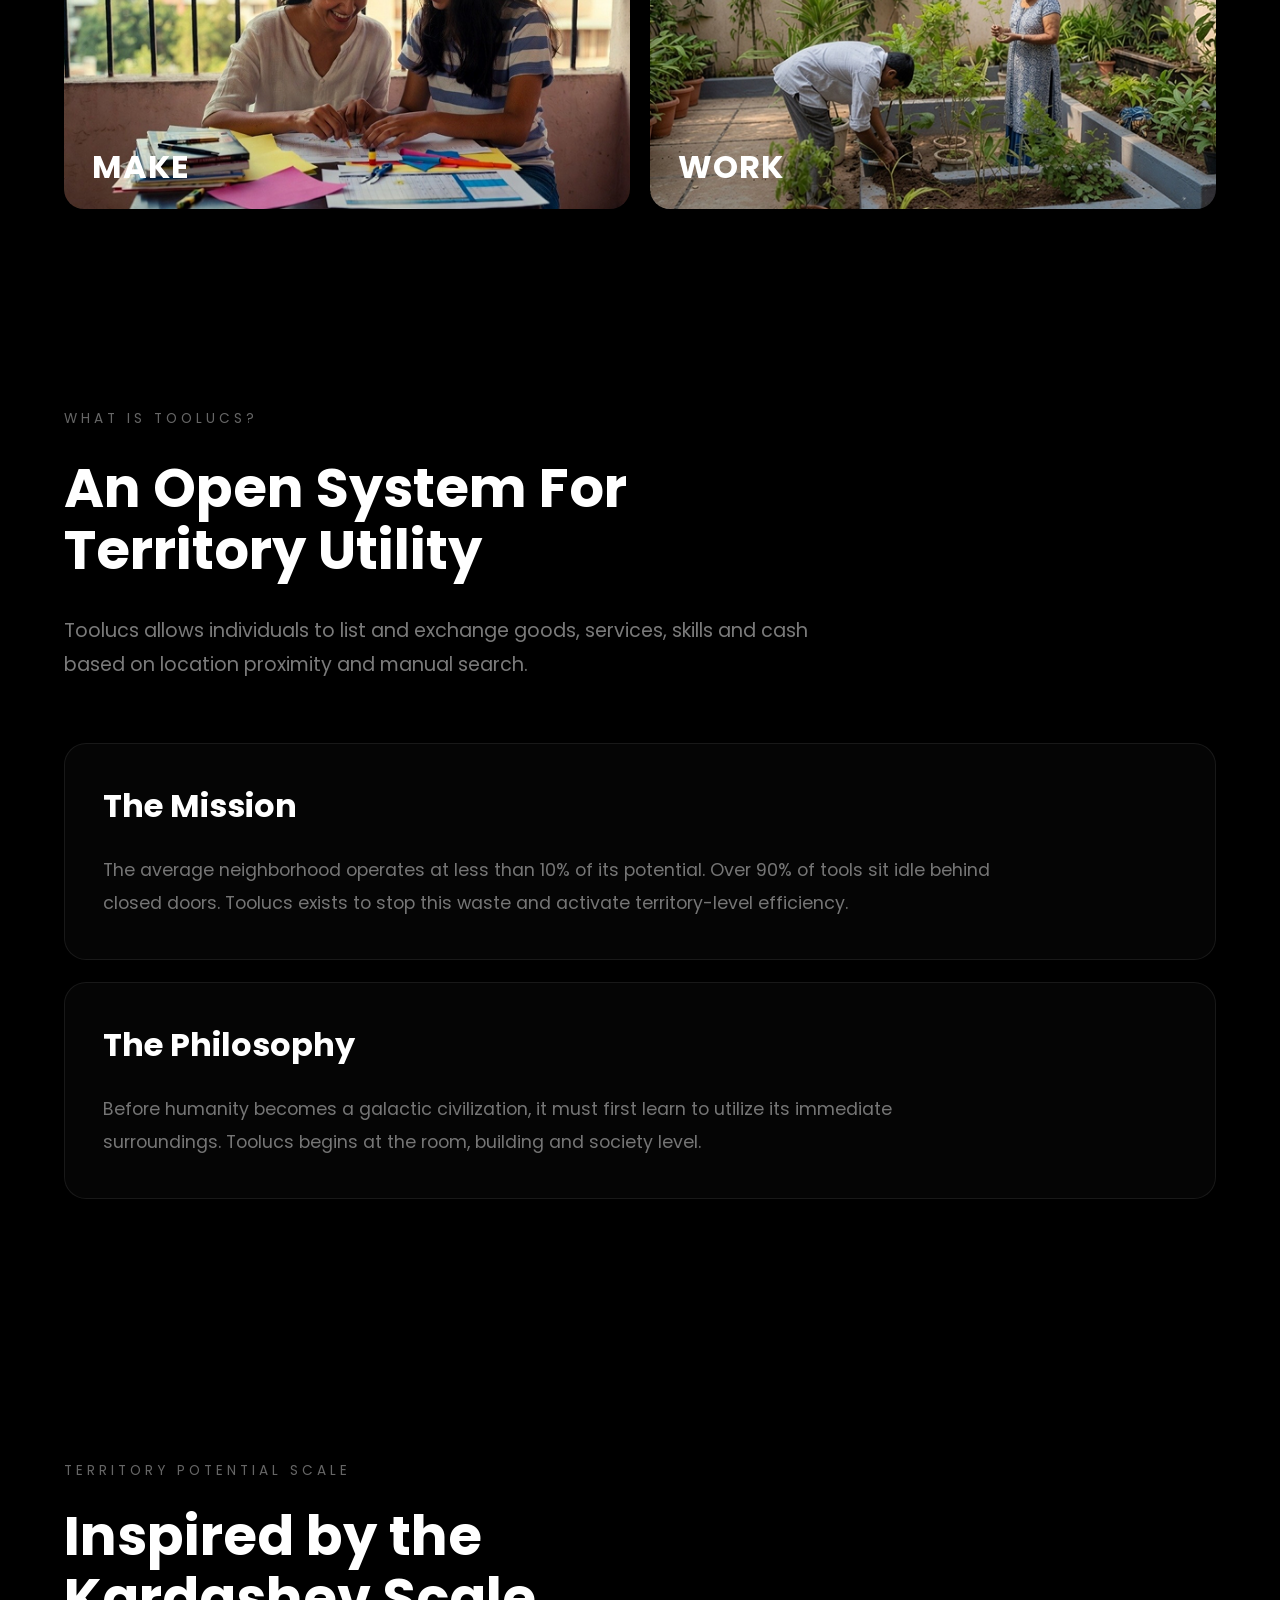
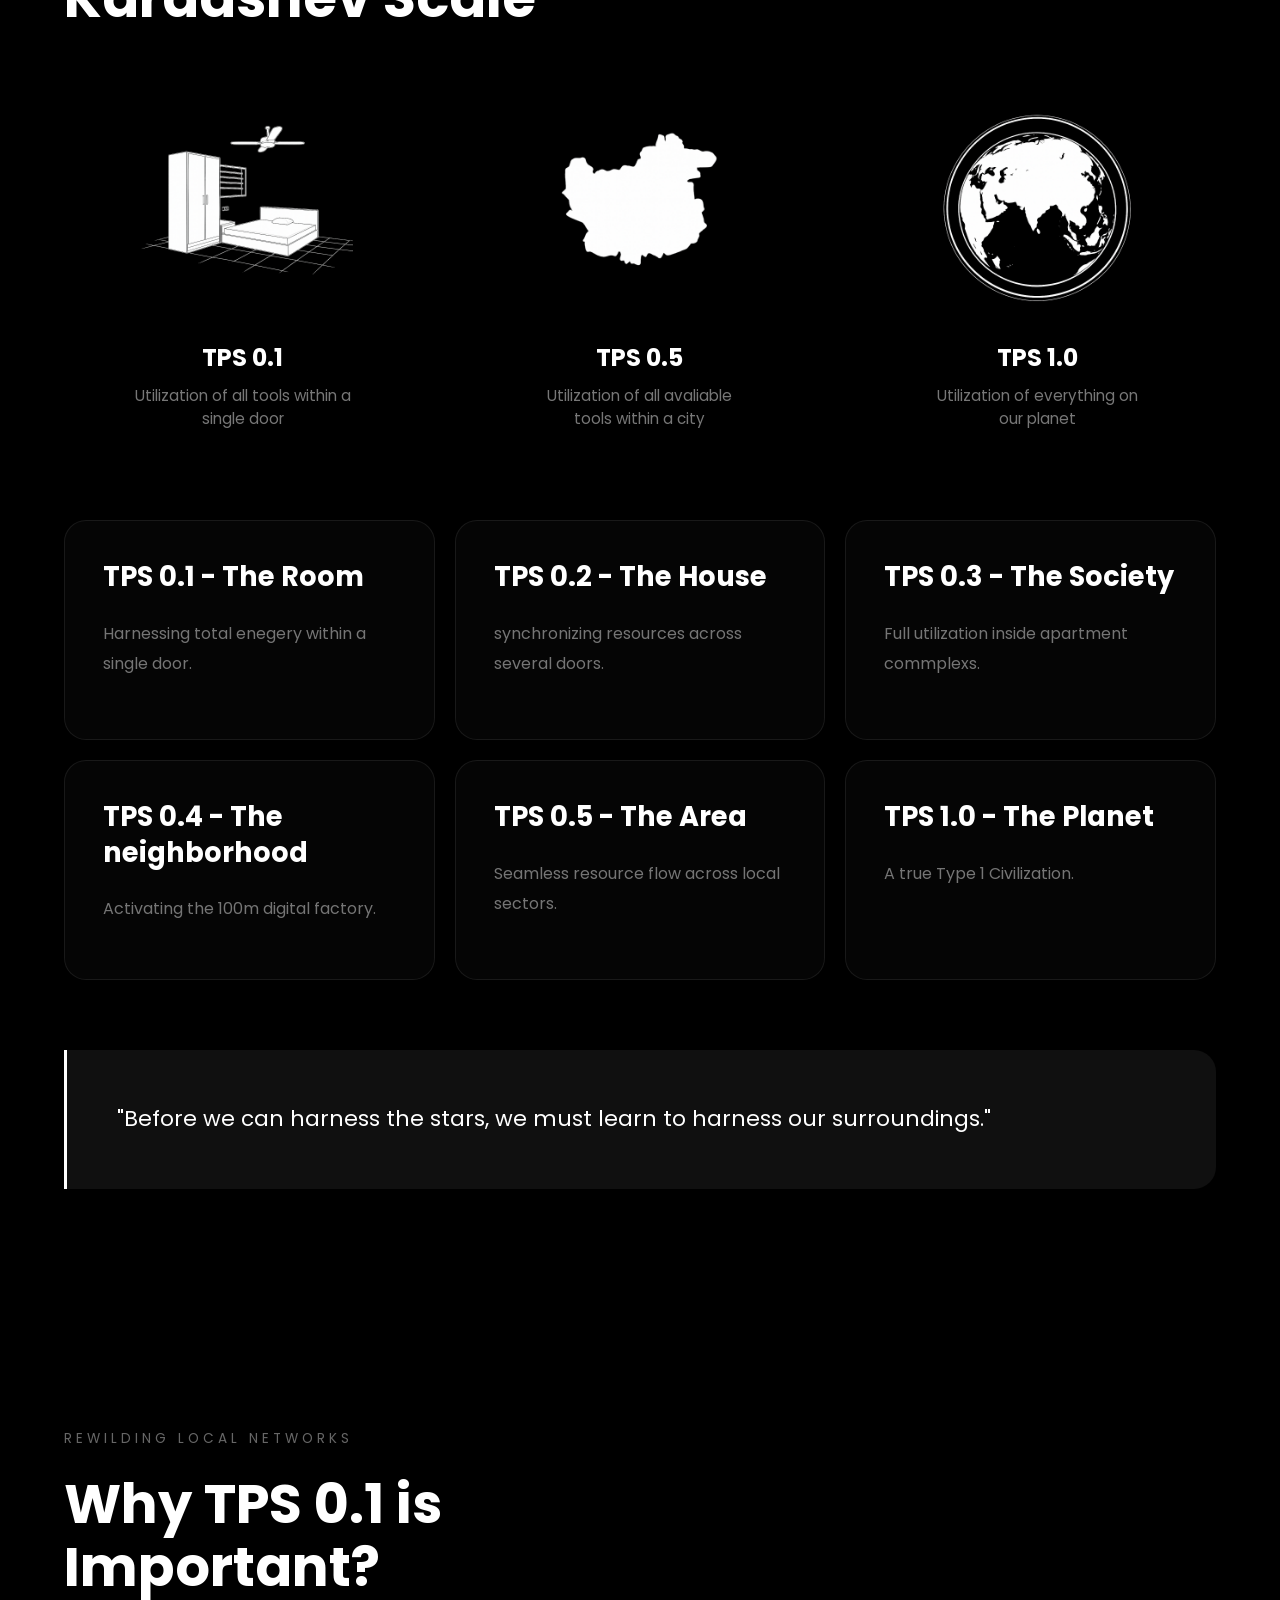
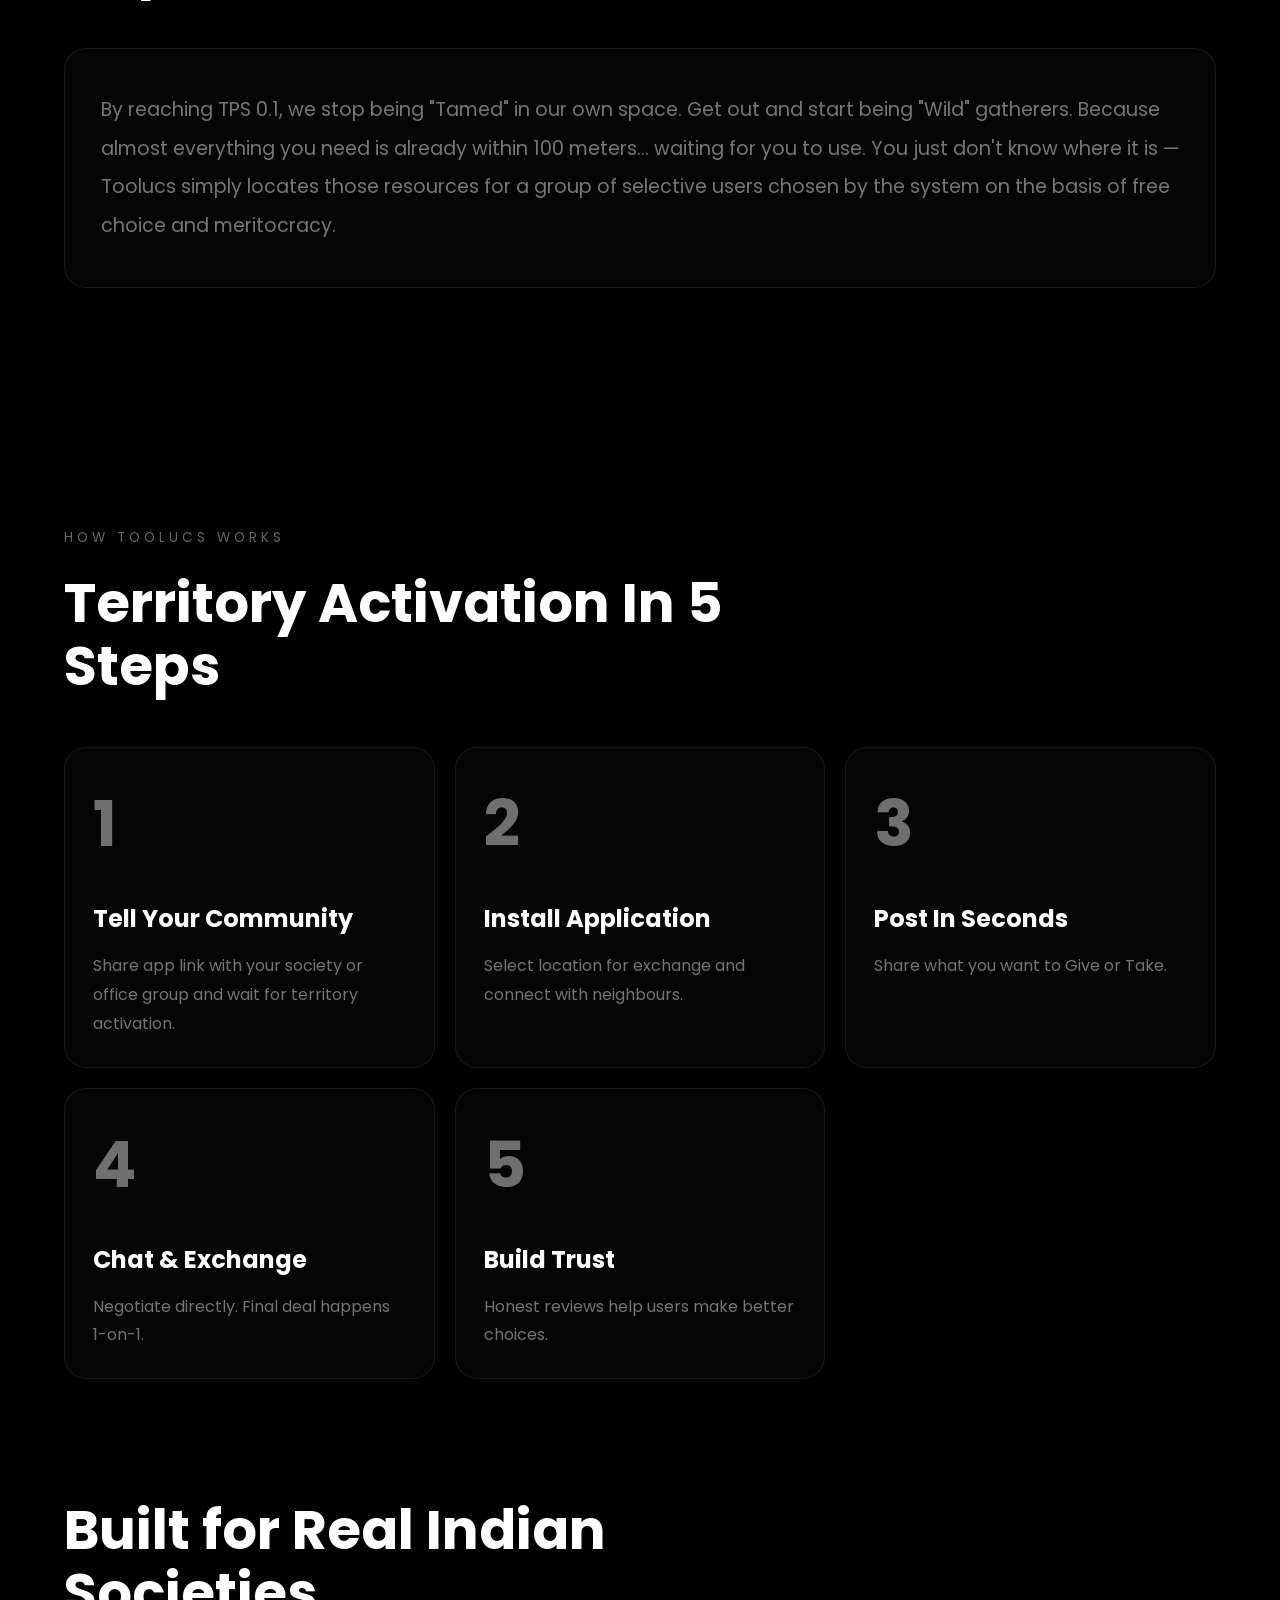
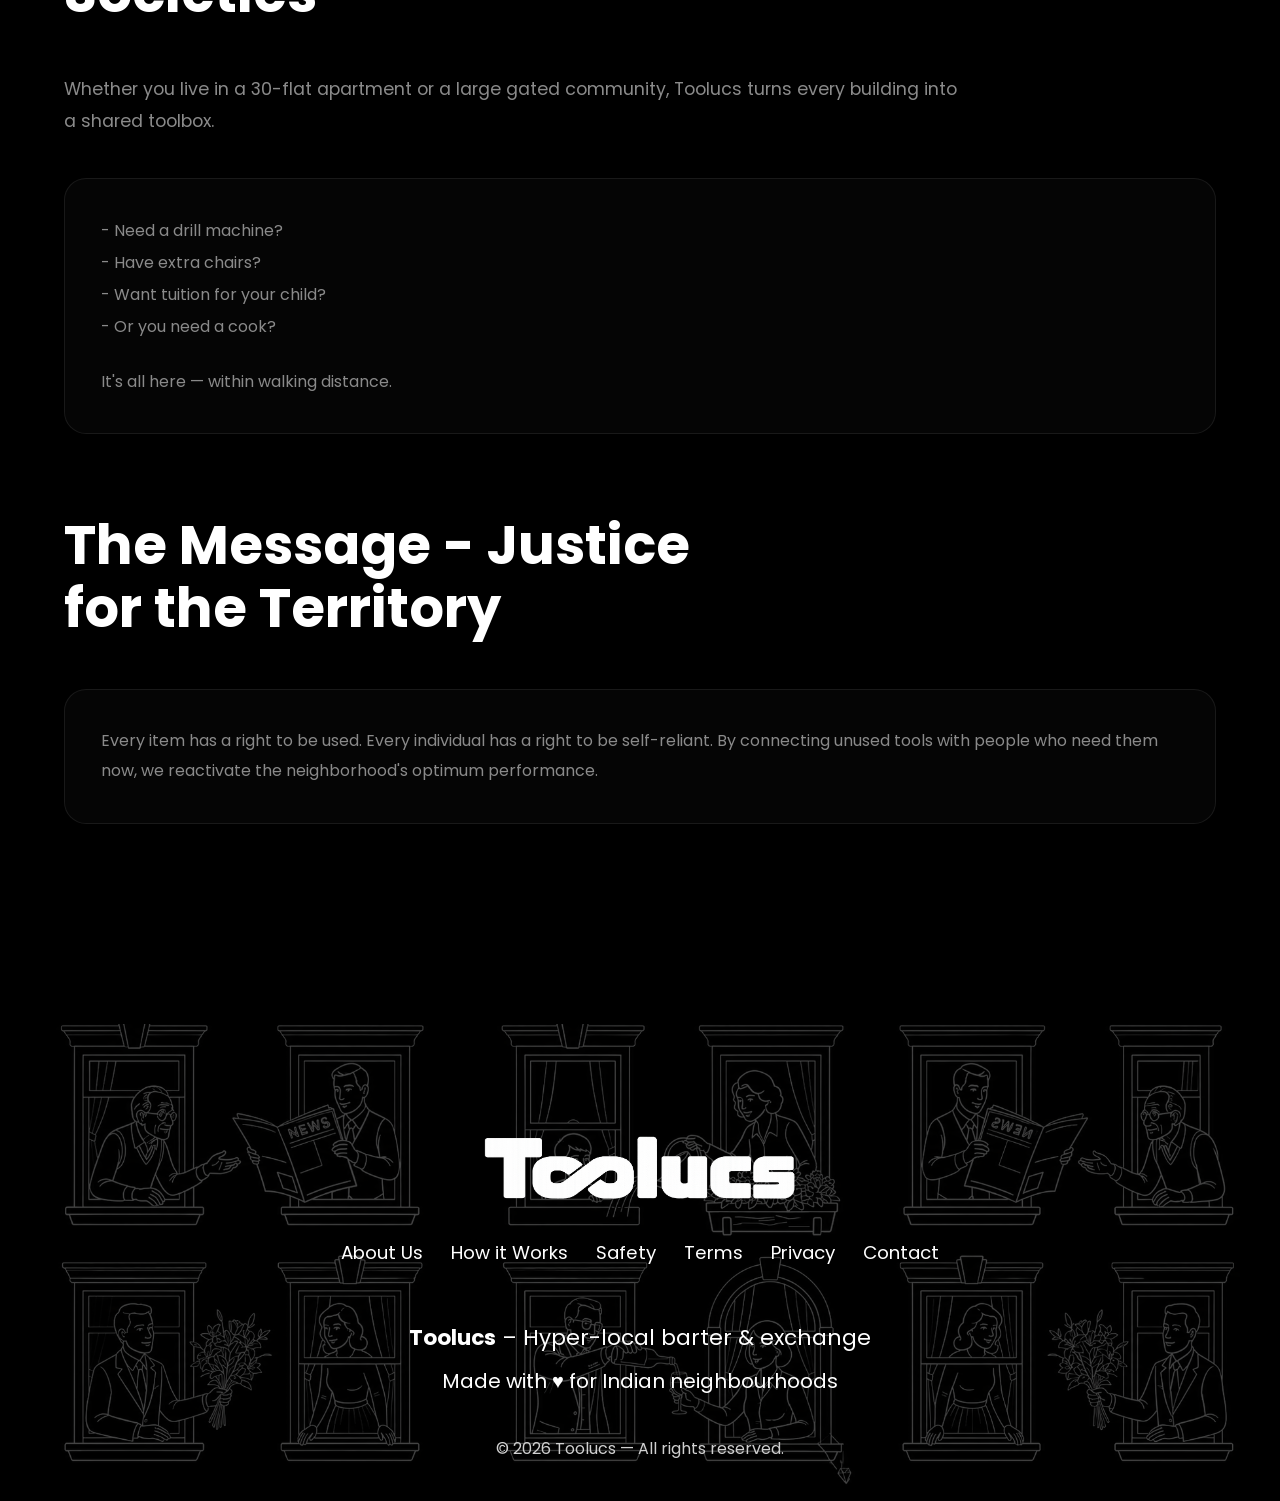
==== commit b7d266f4: "Update index.html" ====
(no text change in the page or its own stylesheets)
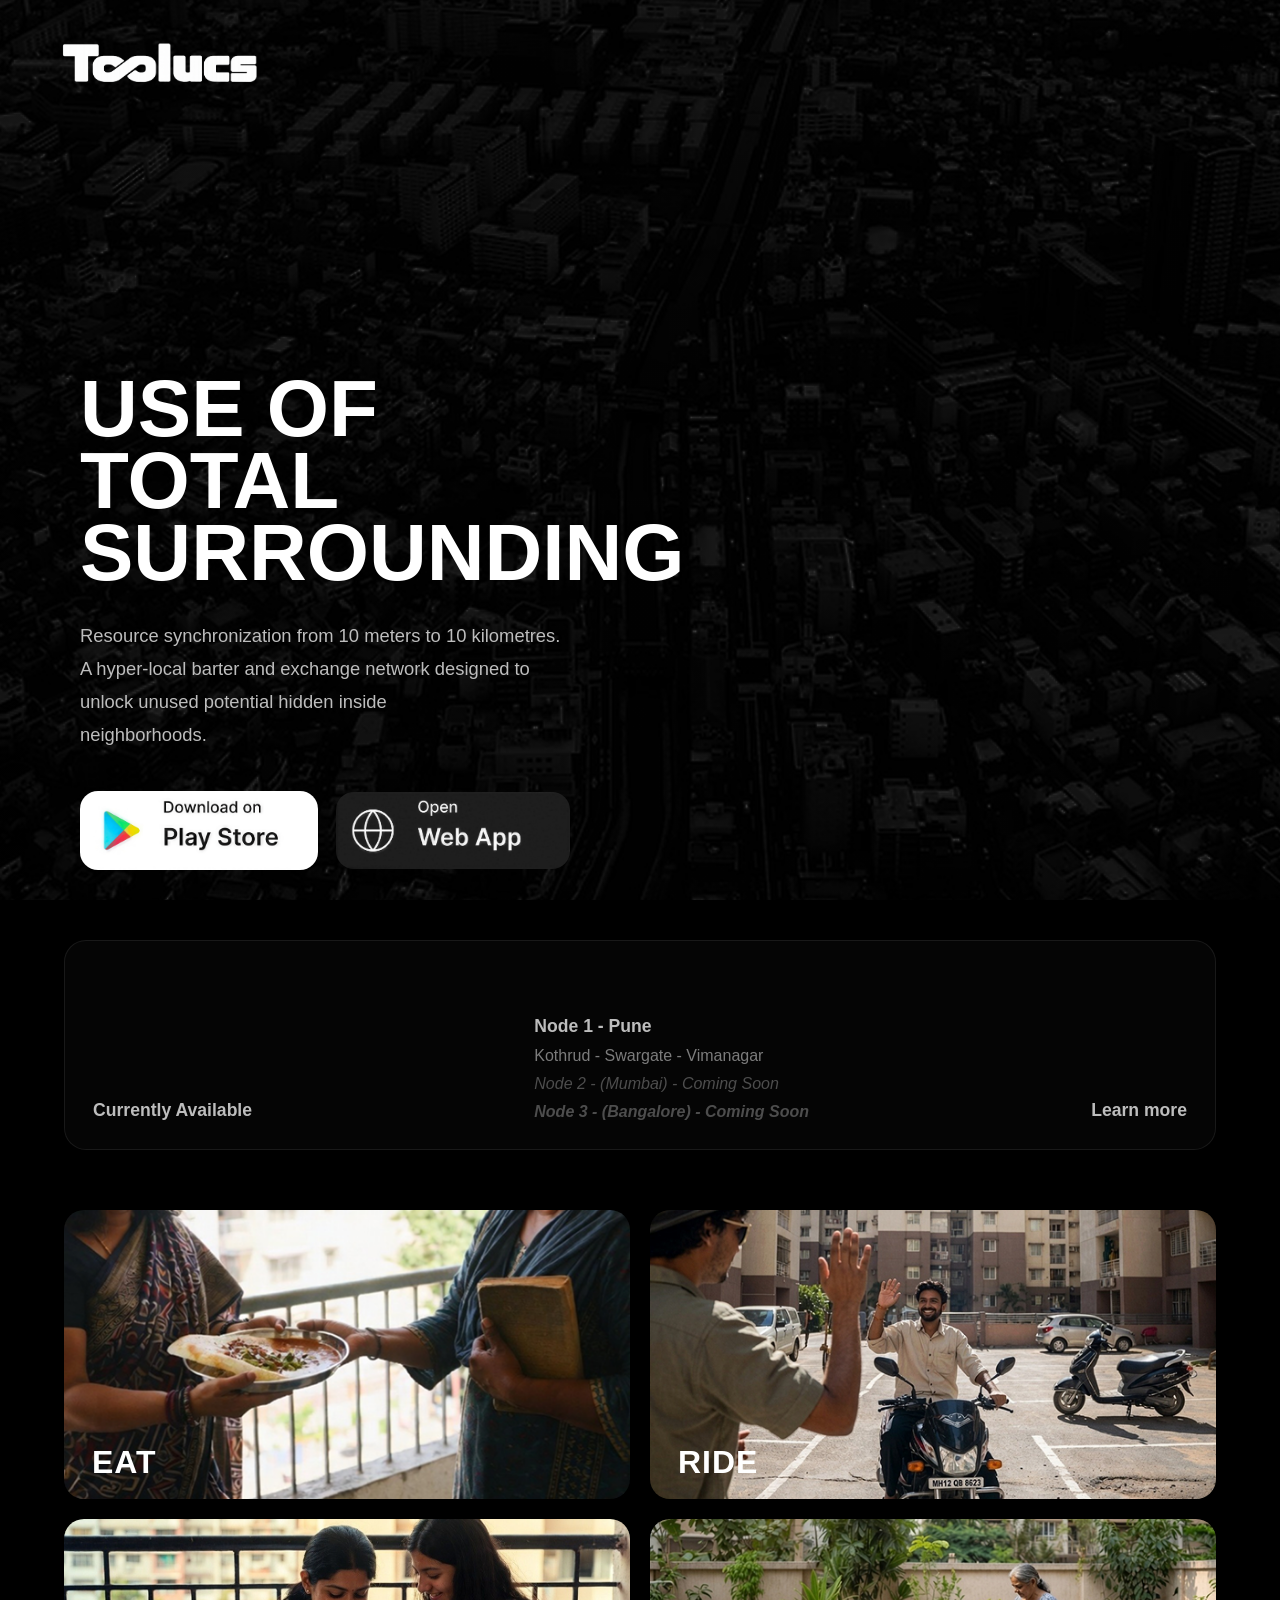
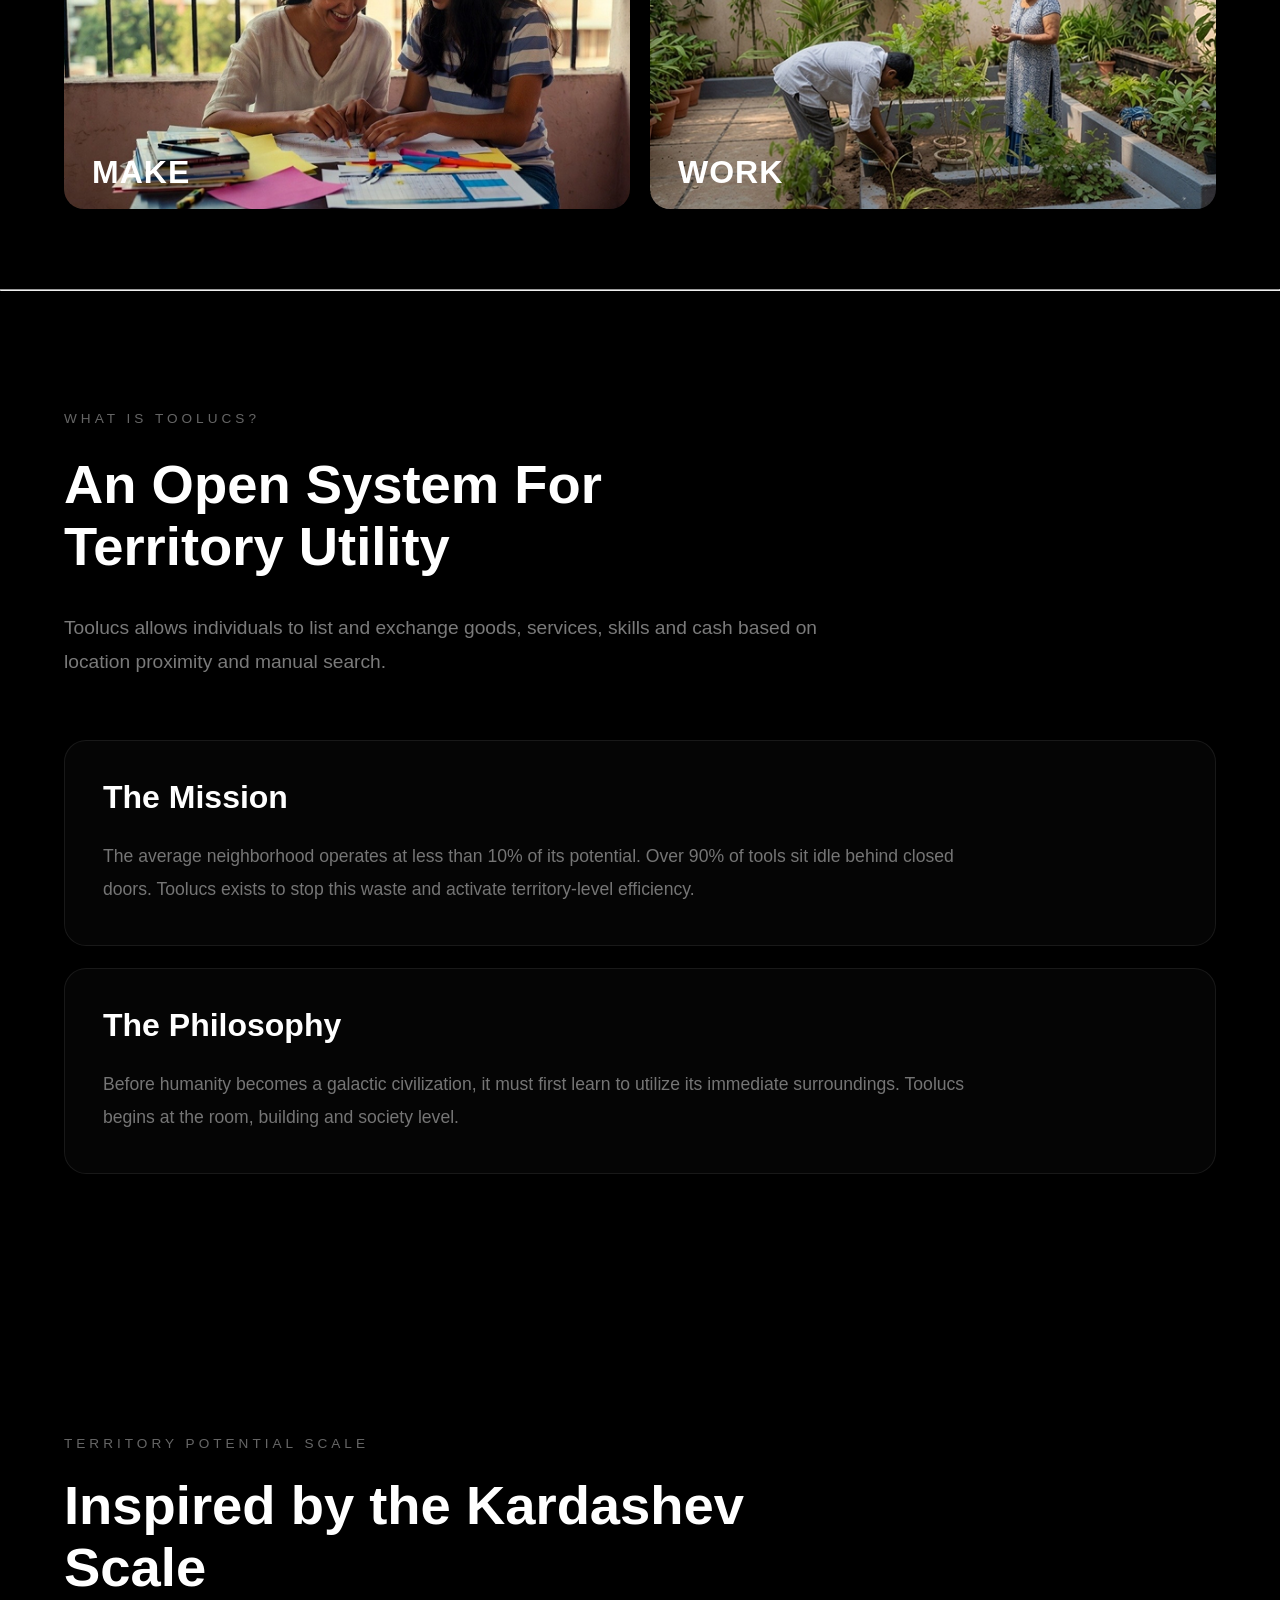
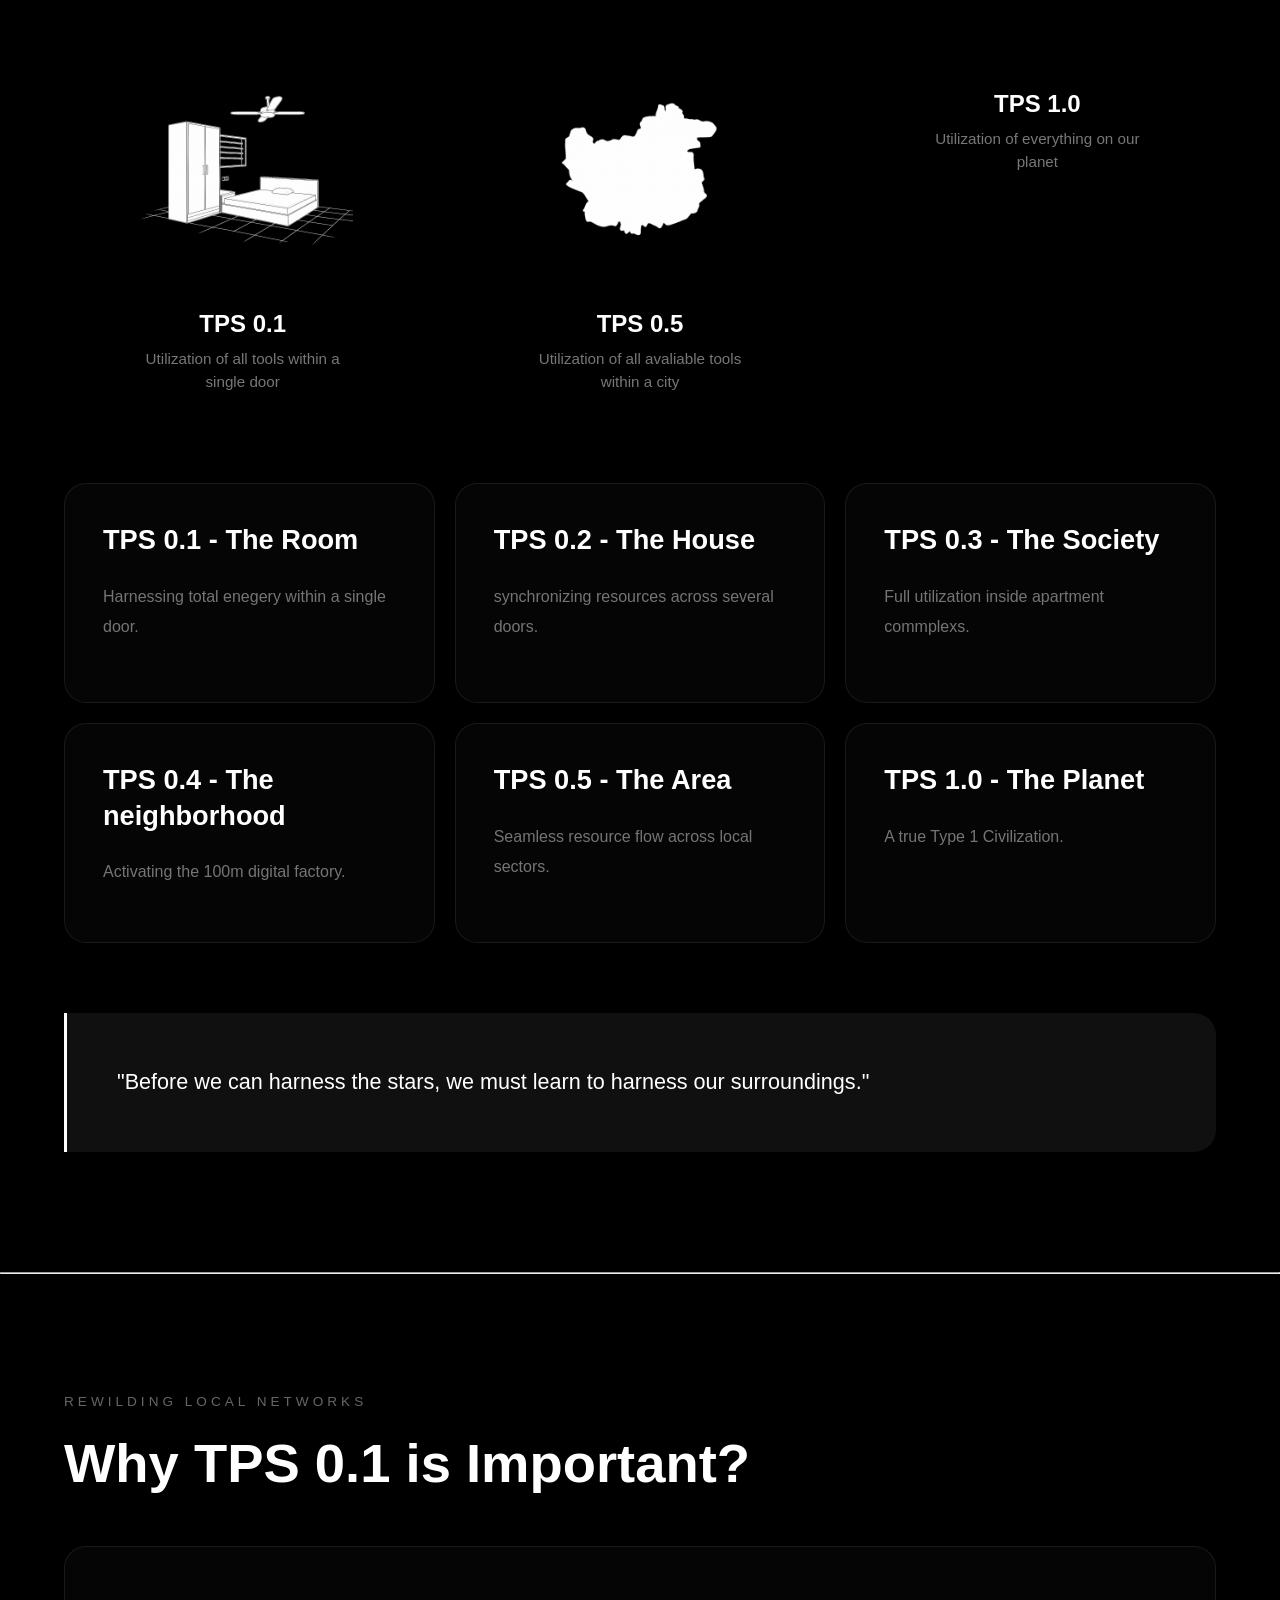
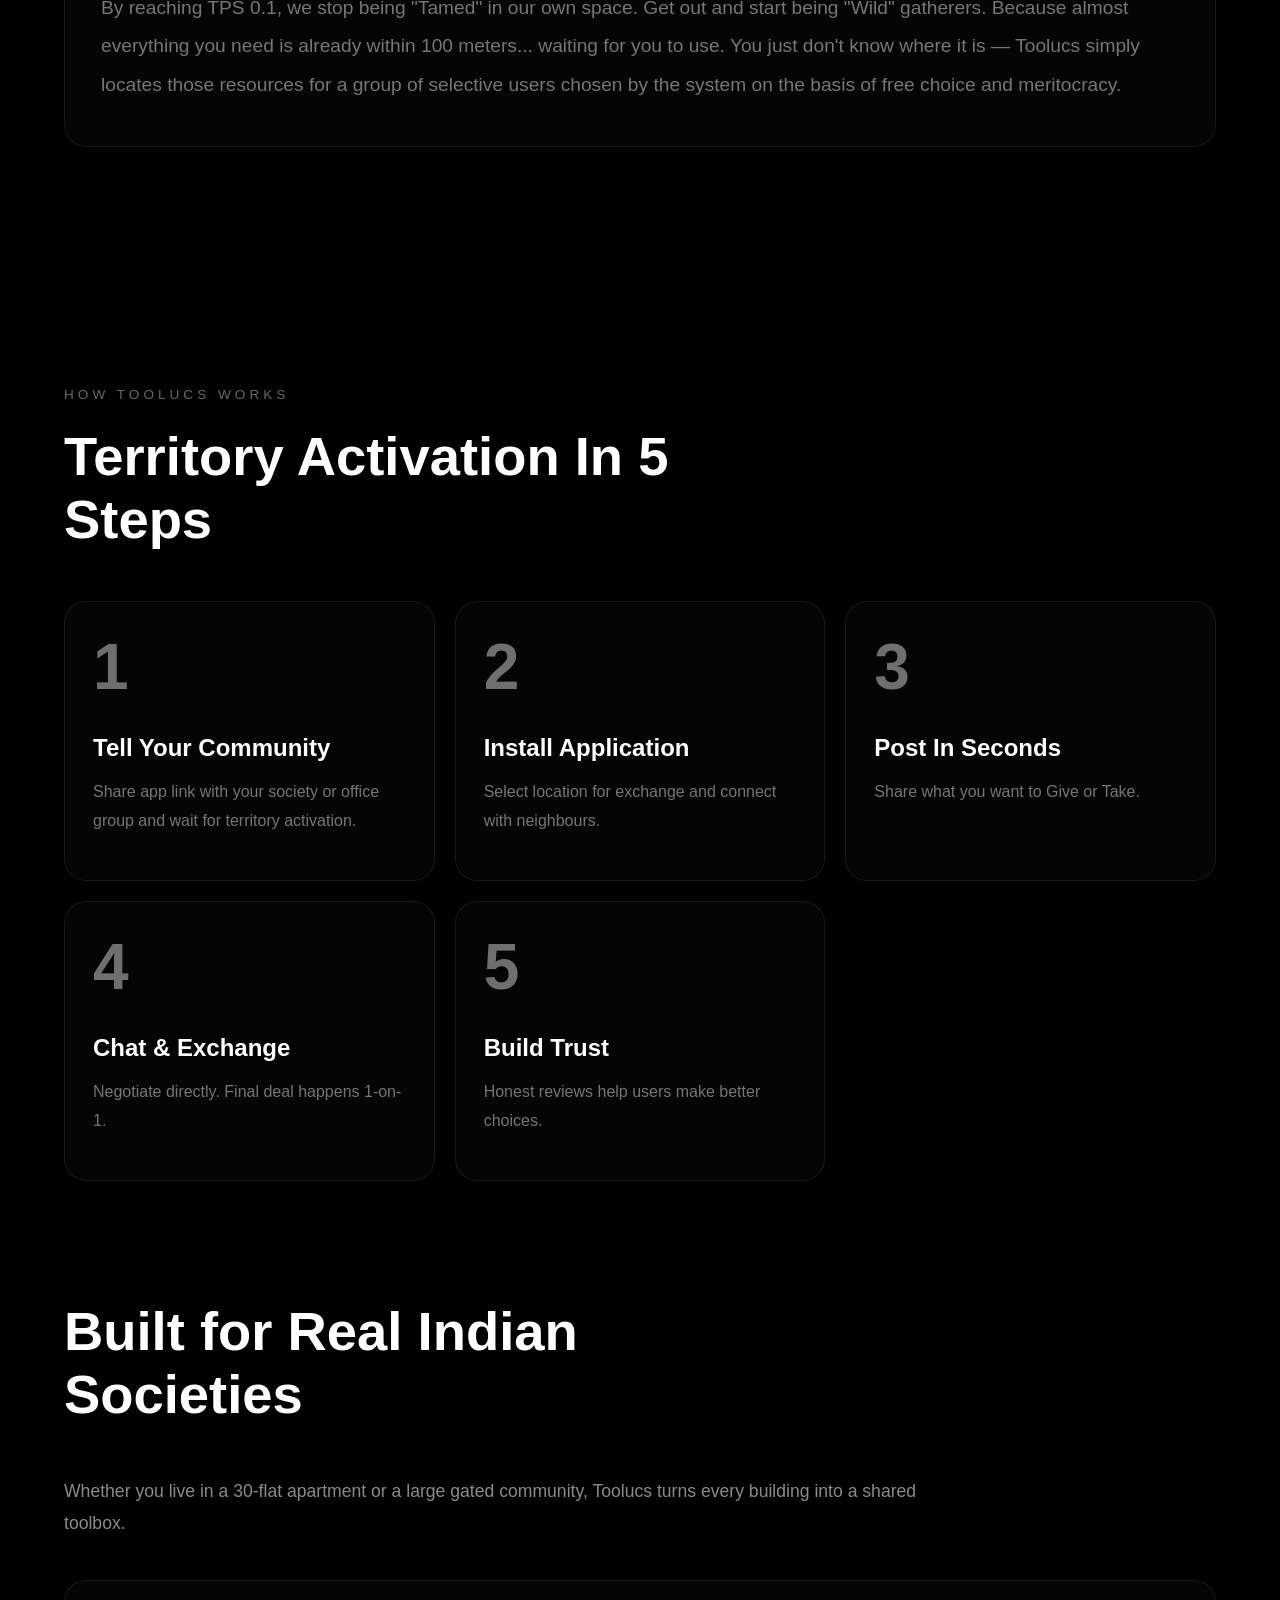
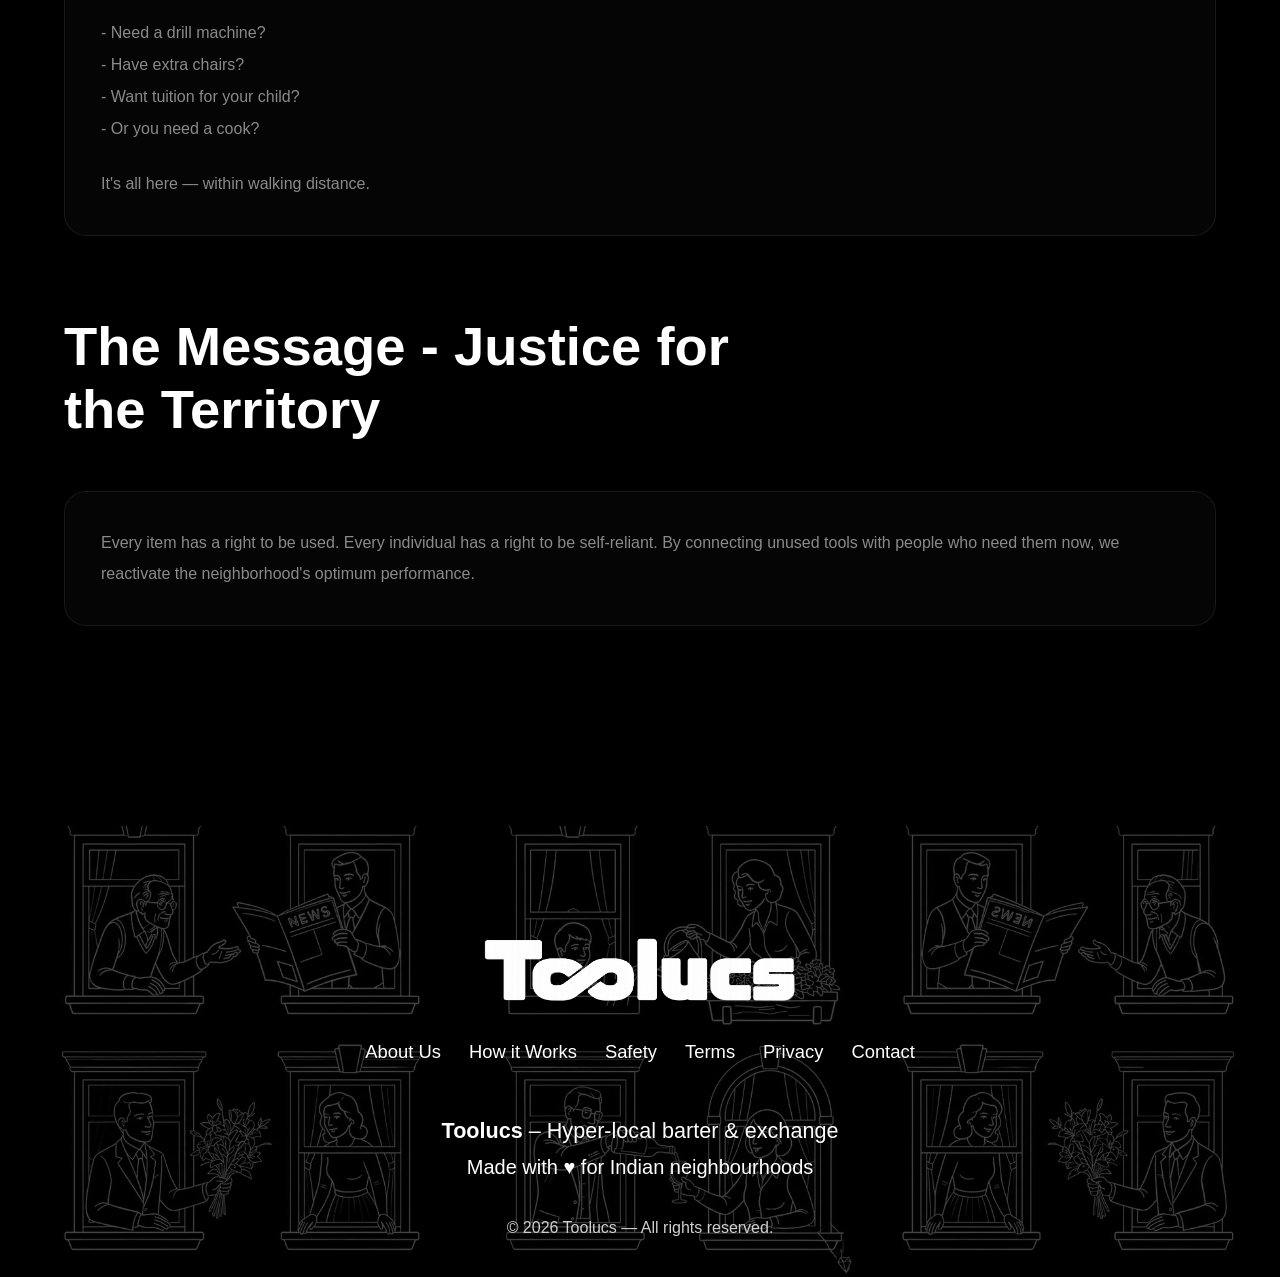
==== commit 57a8717e: "Update index.html" ====
--- a/index.html
+++ b/index.html
@@ -9,9 +9,8 @@
     <!-- Poppins -->
     <link rel="preconnect" href="https://fonts.googleapis.com">
     <link rel="preconnect" href="https://fonts.gstatic.com" crossorigin>
-    <link href="https://fonts.googleapis.com/css2?family=Poppins:wght@300;400;500;600;700;800&display=swap"
-        rel="stylesheet">
-
+    <link href="https://fonts.googleapis.com/css2?family=Geologica:wght@100;200;300;400;500;600;700;800;900&display=swap" rel="stylesheet">
+    <link href="https://fonts.googleapis.com/css2?family=Geologica:wght@300;400;500;600;700;800&family=Inter:wght@300;400;500;600;700&display=swap" rel="stylesheet">
     <link rel="stylesheet" href="style.css">
 </head>
 
@@ -26,14 +25,14 @@
             <div class="logo"></div>
 
             <h1>
-                USE OF TOTAL <br>
-                SURROUNDING
+                USE OF TOTAL<br>SURROUNDING
+            
             </h1>
 
             <p class="description">
                 Resource synchronization from 10 meters to 10 kilometres.
                 A hyper-local barter and exchange network designed to unlock
-                unused potential hidden inside neighborhoods.
+                unused potential hidden inside <br>neighborhoods.
             </p>
 
             <div class="buttons">
@@ -55,18 +54,22 @@
     <section class="section-1">
         <div class="section-1-wrapper">
             <div class="currently-avaliable-box">
-                <p>Currently Avaliable</p>
-
-                <div>
-                    <p>Node 1 - Pune</p>
+                <div class="left">
+                <p>Currently Available</p>
+                </div>
+
+                <div class="center">
+                    <p class="node-title">Node 1 - Pune</p>
                     <p>Kothrud - Swargate - Vimanagar</p>
 
-                    <p>Node 2 - (Mumbai) - Coming Soon</p>
-                    <p>Node 3 - (Banglore) - Coming Soon</p>
-                </div>
-
-                <p>Learn more</p>
-            </div>
+                    <p class="coming-soon">Node 2 - (Mumbai) - Coming Soon</p>
+                    <p class="coming-soon">Node 3 - (Bangalore) - Coming Soon</p>
+        </div>
+
+    <div class="right">
+        <p>Learn more</p>
+    </div>
+</div>
             <div class="four-images-container">
                 <div class="image-card">
                     <img src="./images/Eat.png" alt="Eat">
@@ -90,7 +93,7 @@
             </div>
         </div>
     </section>
-
+    <hr class="gray-line">
     <section class="section-2">
 
         <div class="section-2-wrapper">
@@ -161,7 +164,7 @@
                 </div>
 
                 <div class="section-3-img-container-3">
-                    <img src="./images/globe-img-with-india-in-center.png" alt="">
+                    <img src="./images/Earth.png" alt="">
                     <h3>TPS 1.0</h3>
                     <p>Utilization of everything on our planet</p>
                 </div>
@@ -216,7 +219,7 @@
             </div>
         </div>
     </section>
-
+    <hr class="gray-line">
     <section class="section-4">
 
         <div class="section-4-wrapper">
--- a/style.css
+++ b/style.css
@@ -54,7 +54,7 @@
     background: url("images/logo.png") no-repeat;
     background-size: contain;
 
-    width: 250px;
+    width: 200px;
     height: 60px;
 
 }
@@ -1057,4 +1057,4 @@
     .footer-copyright {
         font-size: .9rem;
     }
-}+}
